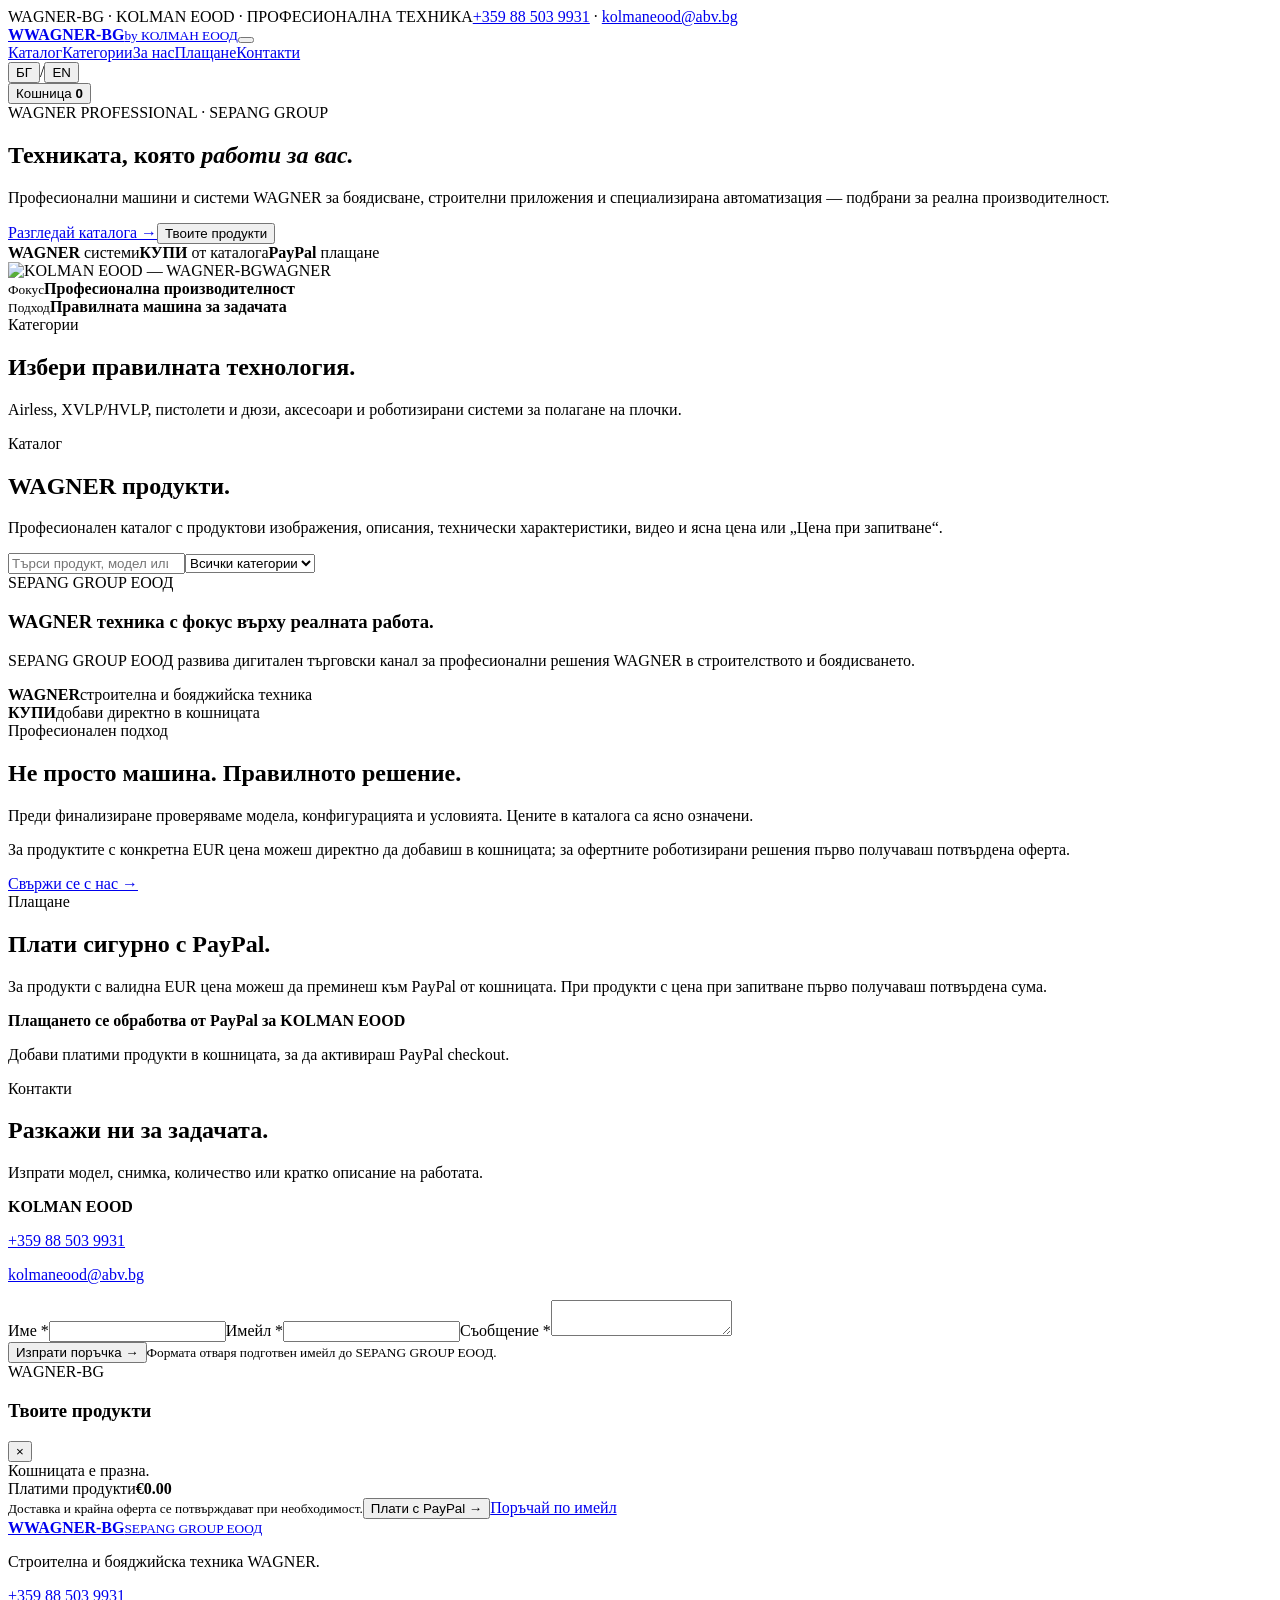
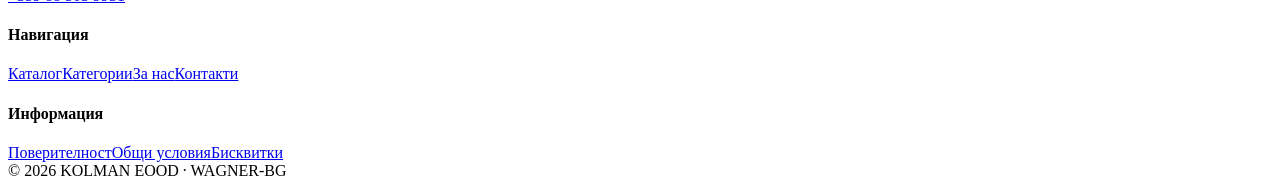
==== index.html @ 809756a8 "fix: refresh storefront runtime assets" ====
<!doctype html>
<html lang="bg">
<head>
<meta charset="utf-8">
<meta name="viewport" content="width=device-width,initial-scale=1">
<title>WAGNER-BG | Строителна и бояджийска техника — KOLMAN EOOD</title>
<meta name="description" content="WAGNER-BG от KOLMAN EOOD — професионални машини и системи за боядисване, строителни приложения и роботизирано полагане на плочки.">
<meta name="robots" content="index,follow">
<meta name="theme-color" content="#0b1015">
<link rel="canonical" href="https://sepanggroup.github.io/wagner-bg-www/">
<meta property="og:title" content="WAGNER-BG | Строителна и бояджийска техника — KOLMAN EOOD">
<meta property="og:description" content="Професионална техника WAGNER от KOLMAN EOOD — каталог, количка и онлайн плащане.">
<meta property="og:type" content="website">
<meta property="og:url" content="https://sepanggroup.github.io/wagner-bg-www/">
<link rel="preconnect" href="https://fonts.googleapis.com">
<link rel="preconnect" href="https://fonts.gstatic.com" crossorigin>
<link href="https://fonts.googleapis.com/css2?family=DM+Sans:wght@400;500;600;700&family=Manrope:wght@600;700;800&display=swap" rel="stylesheet">
<link rel="stylesheet" href="styles.css?v=20260830-1000">
<link rel="stylesheet" href="cart.css?v=20260830-1000">
<link rel="stylesheet" href="premium-visuals.css?v=20260830-2335">
<script type="application/ld+json">{"@context":"https://schema.org","@type":"Organization","name":"KOLMAN EOOD","email":"kolmaneood@abv.bg","telephone":"+359885039931","url":"https://sepanggroup.github.io/wagner-bg-www/","brand":{"@type":"Brand","name":"WAGNER"}}</script>
<script type="application/ld+json">{"@context":"https://schema.org","@type":"WebSite","name":"WAGNER-BG","url":"https://sepanggroup.github.io/wagner-bg-www/","potentialAction":{"@type":"SearchAction","target":"https://sepanggroup.github.io/wagner-bg-www/?q={search_term_string}","query-input":"required name=search_term_string"}}</script>
</head>
<body>
<div class="topbar"><div class="wrap"><span>WAGNER-BG · KOLMAN EOOD · ПРОФЕСИОНАЛНА ТЕХНИКА</span><span><a href="tel:+359885039931">+359 88 503 9931</a> · <a href="mailto:kolmaneood@abv.bg">kolmaneood@abv.bg</a></span></div></div>
<header class="site-header"><div class="wrap nav"><a class="brand" href="#top" aria-label="WAGNER-BG начало"><b class="brand-mark">W</b><span><strong>WAGNER-BG</strong><small>by КОЛМАН ЕООД</small></span></a><button class="menu" type="button" data-i18n-aria="nav.menu" aria-label="Отвори меню" aria-expanded="false" aria-controls="main-nav"><span></span><span></span><span></span></button><nav id="main-nav" aria-label="Основна навигация"><a href="#catalog" data-i18n="nav.catalog">Каталог</a><a href="#categories" data-i18n="nav.categories">Категории</a><a href="#about" data-i18n="nav.about">За нас</a><a href="#payment" data-i18n="nav.payment">Плащане</a><a href="#contact" data-i18n="nav.contact">Контакти</a></nav><div class="language-switcher" data-lang-switcher aria-label="Език"><button type="button" data-lang="bg" aria-pressed="true">БГ</button><span>/</span><button type="button" data-lang="en" aria-pressed="false">EN</button></div><button class="cart cart-button" type="button" id="open-cart" data-i18n="cart.button" aria-haspopup="dialog" aria-controls="cart-drawer">Кошница <b id="cart-count">0</b></button></div></header>
<main id="top">
<section class="hero"><div class="wrap hero-grid"><div><div class="eyebrow" data-i18n="hero.eyebrow">WAGNER PROFESSIONAL · SEPANG GROUP</div><h1><span data-i18n="hero.title">Техниката, която</span> <em data-i18n="hero.titleAccent">работи за вас.</em></h1><p class="hero-lead" data-i18n="hero.lead">Професионални машини и системи WAGNER за боядисване, строителни приложения и специализирана автоматизация — подбрани за реална производителност.</p><div class="actions"><a class="btn btn-accent" href="#catalog" data-i18n="hero.catalog">Разгледай каталога →</a><button class="btn btn-outline" id="hero-cart" type="button" data-i18n="hero.cart">Твоите продукти</button></div><div class="meta"><span><b>WAGNER</b> <span data-i18n="hero.meta1">системи</span></span><span><b>КУПИ</b> <span data-i18n="hero.meta2">от каталога</span></span><span><b>PayPal</b> <span data-i18n="hero.meta3">плащане</span></span></div></div><div class="machine-panel" aria-label="WAGNER професионална техника"><div class="machine-visual"><div class="sprayer"><i class="body"></i><i class="handle"></i><i class="grip"></i><i class="nozzle"></i></div><img class="hero-kolman-logo" src="kolman-logo.svg?v=20260830-hero3" alt="KOLMAN EOOD — WAGNER-BG"><span class="visual-stamp" aria-hidden="true">WAGNER</span></div><div class="machine-meta"><div><small data-i18n="machine.label1">Фокус</small><strong data-i18n="machine.value1">Професионална производителност</strong></div><div><small data-i18n="machine.label2">Подход</small><strong data-i18n="machine.value2">Правилната машина за задачата</strong></div></div></div></div></section>
<section id="categories" class="section"><div class="wrap"><div class="section-head"><div><div class="eyebrow dark-text" data-i18n="categories.eyebrow">Категории</div><h2><span data-i18n="categories.title">Избери правилната</span> <span data-i18n="categories.accent">технология.</span></h2></div><p data-i18n="categories.lead">Airless, XVLP/HVLP, пистолети и дюзи, аксесоари и роботизирани системи за полагане на плочки.</p></div><div id="category-grid" class="category-grid"></div></div></section>
<section id="catalog" class="section section-soft"><div class="wrap"><div class="section-head"><div><div class="eyebrow dark-text" data-i18n="catalog.eyebrow">Каталог</div><h2><span data-i18n="catalog.title">WAGNER</span> <span data-i18n="catalog.accent">продукти.</span></h2></div><p data-i18n="catalog.lead">Професионален каталог с продуктови изображения, описания, технически характеристики, видео и ясна цена или „Цена при запитване“.</p></div><div class="catalog-tools"><input id="search" type="search" data-i18n-placeholder="search.placeholder" placeholder="Търси продукт, модел или характеристика…" aria-label="Търсене"><select id="category-filter" aria-label="Филтър по категория"><option value="all">Всички категории</option></select></div><div id="product-grid" class="product-grid"></div></div></section>
<section id="about" class="section dark-section"><div class="wrap about"><div class="about-card"><div class="eyebrow" data-i18n="about.eyebrow">SEPANG GROUP ЕООД</div><h3 data-i18n="about.title">WAGNER техника с фокус върху реалната работа.</h3><p data-i18n="about.text">SEPANG GROUP ЕООД развива дигитален търговски канал за професионални решения WAGNER в строителството и боядисването.</p><div class="facts"><div class="fact"><b>WAGNER</b><span data-i18n="about.fact1">строителна и бояджийска техника</span></div><div class="fact"><b>КУПИ</b><span data-i18n="about.fact2">добави директно в кошницата</span></div></div></div><div><div class="eyebrow" data-i18n="about.approach">Професионален подход</div><h2><span data-i18n="about.heading">Не просто машина.</span> <span data-i18n="about.accent">Правилното решение.</span></h2><p data-i18n="about.p1" class="muted-light">Преди финализиране проверяваме модела, конфигурацията и условията. Цените в каталога са ясно означени.</p><p data-i18n="about.p2" class="muted-light">За продуктите с конкретна EUR цена можеш директно да добавиш в кошницата; за офертните роботизирани решения първо получаваш потвърдена оферта.</p><a class="btn btn-accent" href="#contact" data-i18n="about.contact">Свържи се с нас →</a></div></div></section>
<section id="payment" class="section payment-band"><div class="wrap payment-layout"><div class="payment-copy"><div class="eyebrow" data-i18n="payment.eyebrow">Плащане</div><h2><span data-i18n="payment.heading">Плати сигурно</span> <span data-i18n="payment.accent">с PayPal.</span></h2><p data-i18n="payment.p1">За продукти с валидна EUR цена можеш да преминеш към PayPal от кошницата. При продукти с цена при запитване първо получаваш потвърдена сума.</p><p><strong data-i18n="payment.p2">Плащането се обработва от PayPal за KOLMAN EOOD</strong></p></div><div class="payment-box"><div id="paypal-payment-summary" hidden aria-live="polite"><div class="eyebrow dark-text" id="paypal-payment-summary-title">Поръчка за плащане</div><div id="paypal-payment-items"></div><div class="selected-row"><strong id="paypal-payment-total-label">Общо</strong><strong id="paypal-payment-total">€0.00</strong></div></div><div id="paypal-button-container"></div><p id="paypal-status" class="paypal-status" data-i18n="payment.status">Добави платими продукти в кошницата, за да активираш PayPal checkout.</p><div id="paypal-static-fallback" class="paypal-static-fallback" hidden></div></div></div></section>
<section id="contact" class="section"><div class="wrap contact"><div><div class="eyebrow dark-text" data-i18n="contact.eyebrow">Контакти</div><h2><span data-i18n="contact.heading">Разкажи ни за</span> <span data-i18n="contact.accent">задачата.</span></h2><p data-i18n="contact.lead">Изпрати модел, снимка, количество или кратко описание на работата.</p><div class="contact-details"><p><strong>KOLMAN EOOD</strong></p><p><a href="tel:+359885039931">+359 88 503 9931</a></p><p><a href="mailto:kolmaneood@abv.bg">kolmaneood@abv.bg</a></p></div></div><div class="contact-panel"><form id="contact-form"><div class="form-grid"><label><span data-i18n="contact.name">Име *</span><input name="name" autocomplete="name" required></label><label><span data-i18n="contact.email">Имейл *</span><input name="email" type="email" autocomplete="email" required></label><label class="full"><span data-i18n="contact.message">Съобщение *</span><textarea name="message" id="message" required></textarea></label></div><button class="btn btn-dark full" type="submit" data-i18n="contact.submit">Изпрати поръчка →</button><small data-i18n="contact.help">Формата отваря подготвен имейл до SEPANG GROUP ЕООД.</small></form></div></div></section>
</main>
<div class="cart-overlay" id="cart-overlay" hidden></div><aside class="cart-drawer" id="cart-drawer" aria-label="Пазарска кошница" aria-hidden="true"><div class="cart-head"><div><div class="eyebrow dark-text">WAGNER-BG</div><h3 data-i18n="cart.title">Твоите продукти</h3></div><button type="button" class="cart-close" id="close-cart" data-i18n-aria="cart.close" aria-label="Затвори">×</button></div><div id="cart-items" class="cart-items"></div><div class="cart-empty" id="cart-empty" data-i18n="cart.empty">Кошницата е празна.</div><div class="cart-summary"><div><span data-i18n="cart.payable">Платими продукти</span><strong id="cart-subtotal">€0.00</strong></div><small id="cart-note" data-i18n="cart.note">Доставка и крайна оферта се потвърждават при необходимост.</small><button class="btn btn-accent full" type="button" id="checkout-cart" data-i18n="cart.pay">Плати с PayPal →</button><a class="btn btn-dark full" href="mailto:kolmaneood@abv.bg?subject=WAGNER-BG%20поръчка" data-i18n="cart.email">Поръчай по имейл</a></div></aside>
<footer class="footer"><div class="wrap footer-grid"><div><a class="brand" href="#top"><b class="brand-mark">W</b><span><strong>WAGNER-BG</strong><small>SEPANG GROUP ЕООД</small></span></a><p data-i18n="footer.description">Строителна и бояджийска техника WAGNER.</p><p><a href="tel:+359885039931">+359 88 503 9931</a></p></div><div><h4 data-i18n="footer.nav">Навигация</h4><a href="#catalog" data-i18n="nav.catalog">Каталог</a><a href="#categories" data-i18n="nav.categories">Категории</a><a href="#about" data-i18n="nav.about">За нас</a><a href="#contact" data-i18n="nav.contact">Контакти</a></div><div><h4 data-i18n="footer.info">Информация</h4><a href="privacy.html" data-i18n="footer.privacy">Поверителност</a><a href="terms.html" data-i18n="footer.terms">Общи условия</a><a href="cookies.html" data-i18n="footer.cookies">Бисквитки</a></div></div><div class="wrap footer-bottom"><span>© 2026 KOLMAN EOOD · WAGNER-BG</span></div></footer>
<script type="module" src="i18n.js?v=20260830-1930"></script>
<script type="module" src="app-v2.js?v=20260918-1120"></script>
<script type="module" src="runtime-fixes.js?v=20260918-1120"></script>
</body>
</html>
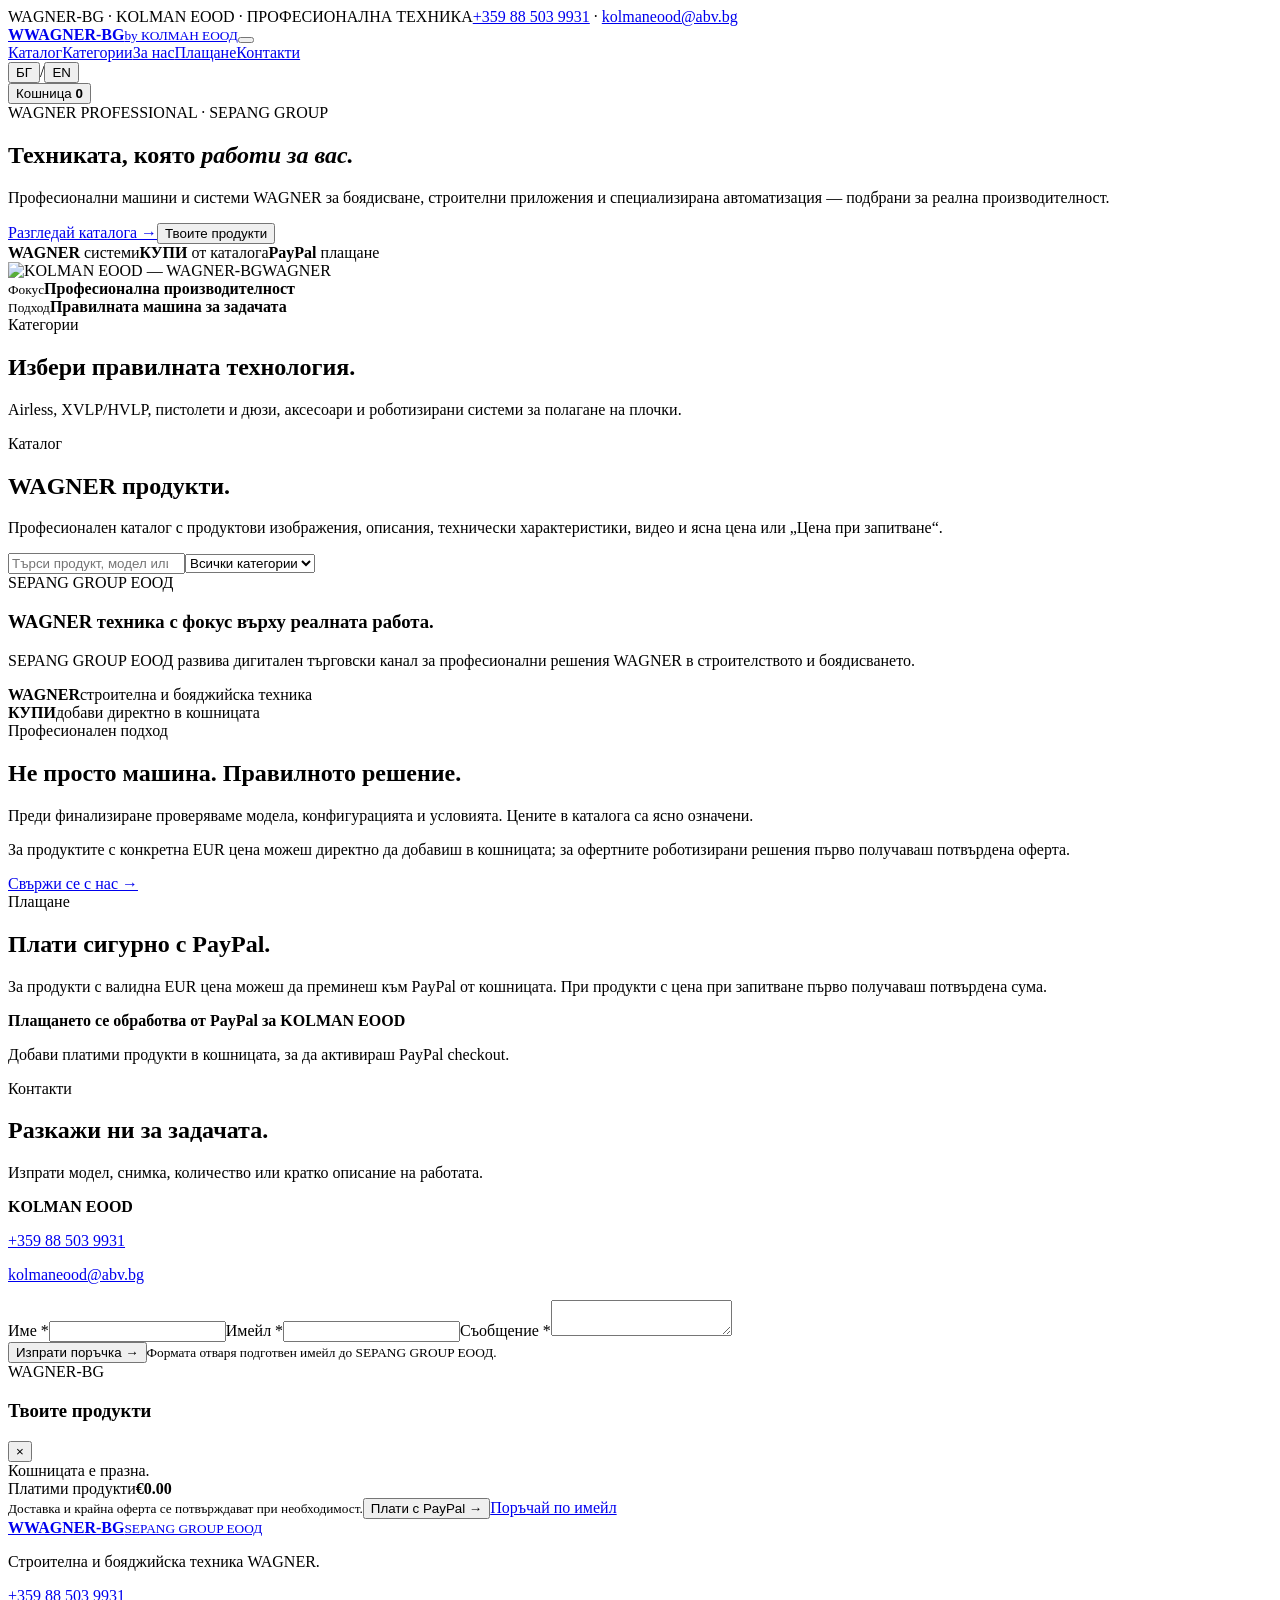
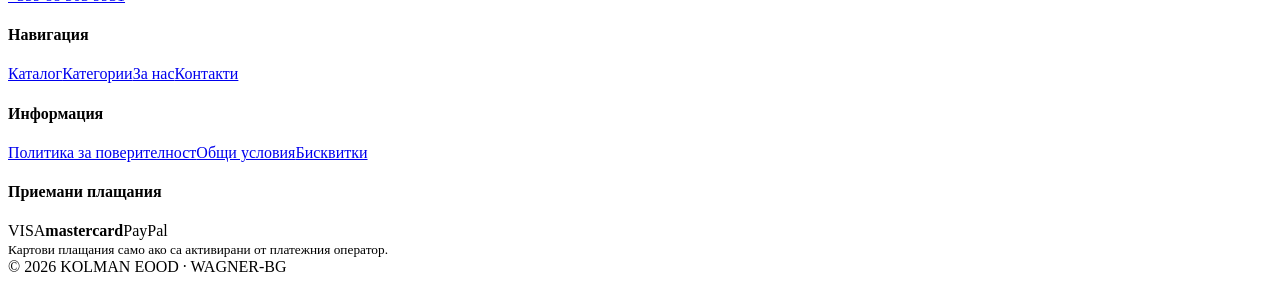
==== commit 051cccb2: "Add payment organization marks and legal links to footer" ====
--- a/index.html
+++ b/index.html
@@ -33,9 +33,9 @@
 <section id="contact" class="section"><div class="wrap contact"><div><div class="eyebrow dark-text" data-i18n="contact.eyebrow">Контакти</div><h2><span data-i18n="contact.heading">Разкажи ни за</span> <span data-i18n="contact.accent">задачата.</span></h2><p data-i18n="contact.lead">Изпрати модел, снимка, количество или кратко описание на работата.</p><div class="contact-details"><p><strong>KOLMAN EOOD</strong></p><p><a href="tel:+359885039931">+359 88 503 9931</a></p><p><a href="mailto:kolmaneood@abv.bg">kolmaneood@abv.bg</a></p></div></div><div class="contact-panel"><form id="contact-form"><div class="form-grid"><label><span data-i18n="contact.name">Име *</span><input name="name" autocomplete="name" required></label><label><span data-i18n="contact.email">Имейл *</span><input name="email" type="email" autocomplete="email" required></label><label class="full"><span data-i18n="contact.message">Съобщение *</span><textarea name="message" id="message" required></textarea></label></div><button class="btn btn-dark full" type="submit" data-i18n="contact.submit">Изпрати поръчка →</button><small data-i18n="contact.help">Формата отваря подготвен имейл до SEPANG GROUP ЕООД.</small></form></div></div></section>
 </main>
 <div class="cart-overlay" id="cart-overlay" hidden></div><aside class="cart-drawer" id="cart-drawer" aria-label="Пазарска кошница" aria-hidden="true"><div class="cart-head"><div><div class="eyebrow dark-text">WAGNER-BG</div><h3 data-i18n="cart.title">Твоите продукти</h3></div><button type="button" class="cart-close" id="close-cart" data-i18n-aria="cart.close" aria-label="Затвори">×</button></div><div id="cart-items" class="cart-items"></div><div class="cart-empty" id="cart-empty" data-i18n="cart.empty">Кошницата е празна.</div><div class="cart-summary"><div><span data-i18n="cart.payable">Платими продукти</span><strong id="cart-subtotal">€0.00</strong></div><small id="cart-note" data-i18n="cart.note">Доставка и крайна оферта се потвърждават при необходимост.</small><button class="btn btn-accent full" type="button" id="checkout-cart" data-i18n="cart.pay">Плати с PayPal →</button><a class="btn btn-dark full" href="mailto:kolmaneood@abv.bg?subject=WAGNER-BG%20поръчка" data-i18n="cart.email">Поръчай по имейл</a></div></aside>
-<footer class="footer"><div class="wrap footer-grid"><div><a class="brand" href="#top"><b class="brand-mark">W</b><span><strong>WAGNER-BG</strong><small>SEPANG GROUP ЕООД</small></span></a><p data-i18n="footer.description">Строителна и бояджийска техника WAGNER.</p><p><a href="tel:+359885039931">+359 88 503 9931</a></p></div><div><h4 data-i18n="footer.nav">Навигация</h4><a href="#catalog" data-i18n="nav.catalog">Каталог</a><a href="#categories" data-i18n="nav.categories">Категории</a><a href="#about" data-i18n="nav.about">За нас</a><a href="#contact" data-i18n="nav.contact">Контакти</a></div><div><h4 data-i18n="footer.info">Информация</h4><a href="privacy.html" data-i18n="footer.privacy">Поверителност</a><a href="terms.html" data-i18n="footer.terms">Общи условия</a><a href="cookies.html" data-i18n="footer.cookies">Бисквитки</a></div></div><div class="wrap footer-bottom"><span>© 2026 KOLMAN EOOD · WAGNER-BG</span></div></footer>
+<footer class="footer"><div class="wrap footer-grid"><div><a class="brand" href="#top"><b class="brand-mark">W</b><span><strong>WAGNER-BG</strong><small>SEPANG GROUP ЕООД</small></span></a><p data-i18n="footer.description">Строителна и бояджийска техника WAGNER.</p><p><a href="tel:+359885039931">+359 88 503 9931</a></p></div><div><h4 data-i18n="footer.nav">Навигация</h4><a href="#catalog" data-i18n="nav.catalog">Каталог</a><a href="#categories" data-i18n="nav.categories">Категории</a><a href="#about" data-i18n="nav.about">За нас</a><a href="#contact" data-i18n="nav.contact">Контакти</a></div><div><h4 data-i18n="footer.info">Информация</h4><a href="privacy.html" data-i18n="footer.privacy">Политика за поверителност</a><a href="terms.html" data-i18n="footer.terms">Общи условия</a><a href="cookies.html" data-i18n="footer.cookies">Бисквитки</a></div><div class="footer-payment"><h4>Приемани плащания</h4><div class="payment-brand-list" aria-label="Платежни методи"><span class="payment-brand payment-visa" role="img" aria-label="Visa">VISA</span><span class="payment-brand payment-mastercard" role="img" aria-label="Mastercard"><i></i><i></i><b>mastercard</b></span><span class="payment-brand payment-paypal" role="img" aria-label="PayPal">PayPal</span></div><small>Картови плащания само ако са активирани от платежния оператор.</small></div></div><div class="wrap footer-bottom"><span>© 2026 KOLMAN EOOD · WAGNER-BG</span></div></footer>
 <script type="module" src="i18n.js?v=20260830-1930"></script>
-<script type="module" src="app-v2.js?v=20260918-1120"></script>
-<script type="module" src="runtime-fixes.js?v=20260918-1120"></script>
+<script type="module" src="app-v2.js?v=20260830-2335"></script>
+<script type="module" src="runtime-fixes.js?v=20260830-1930"></script>
 </body>
 </html>
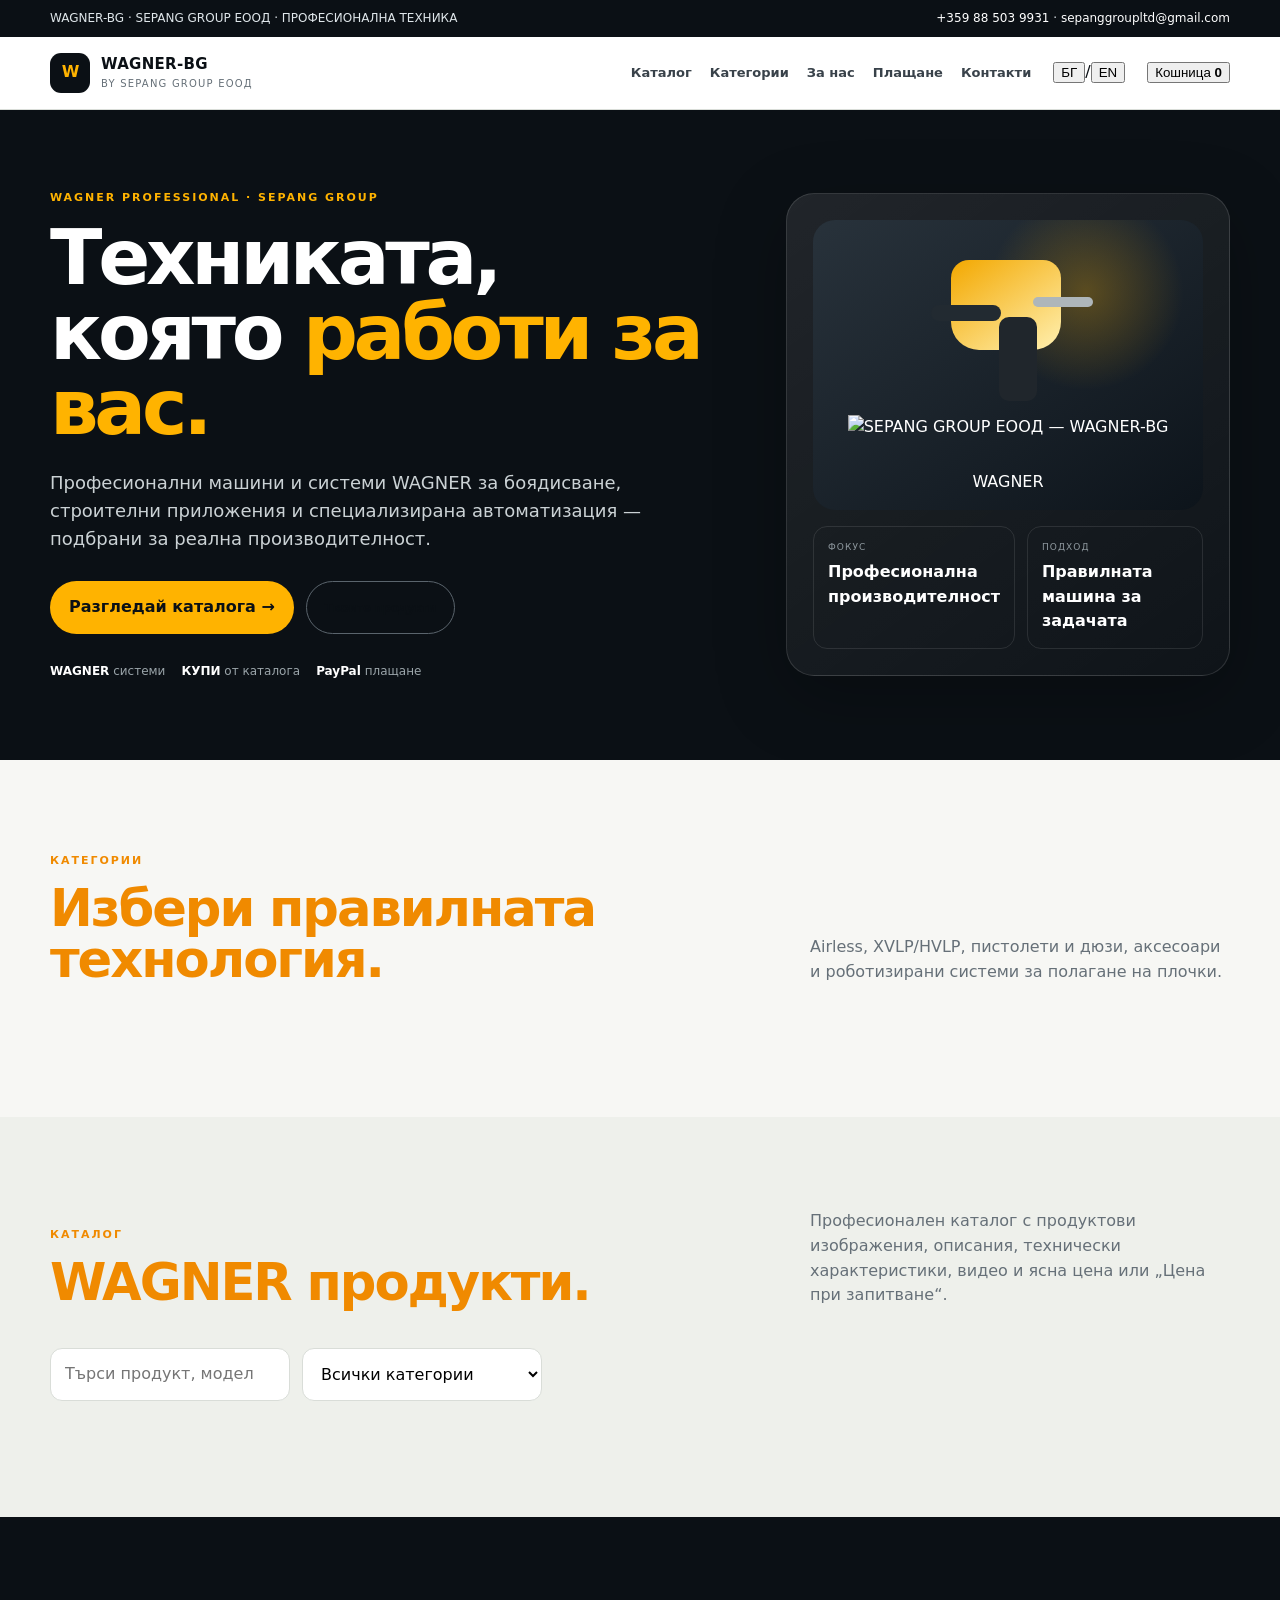
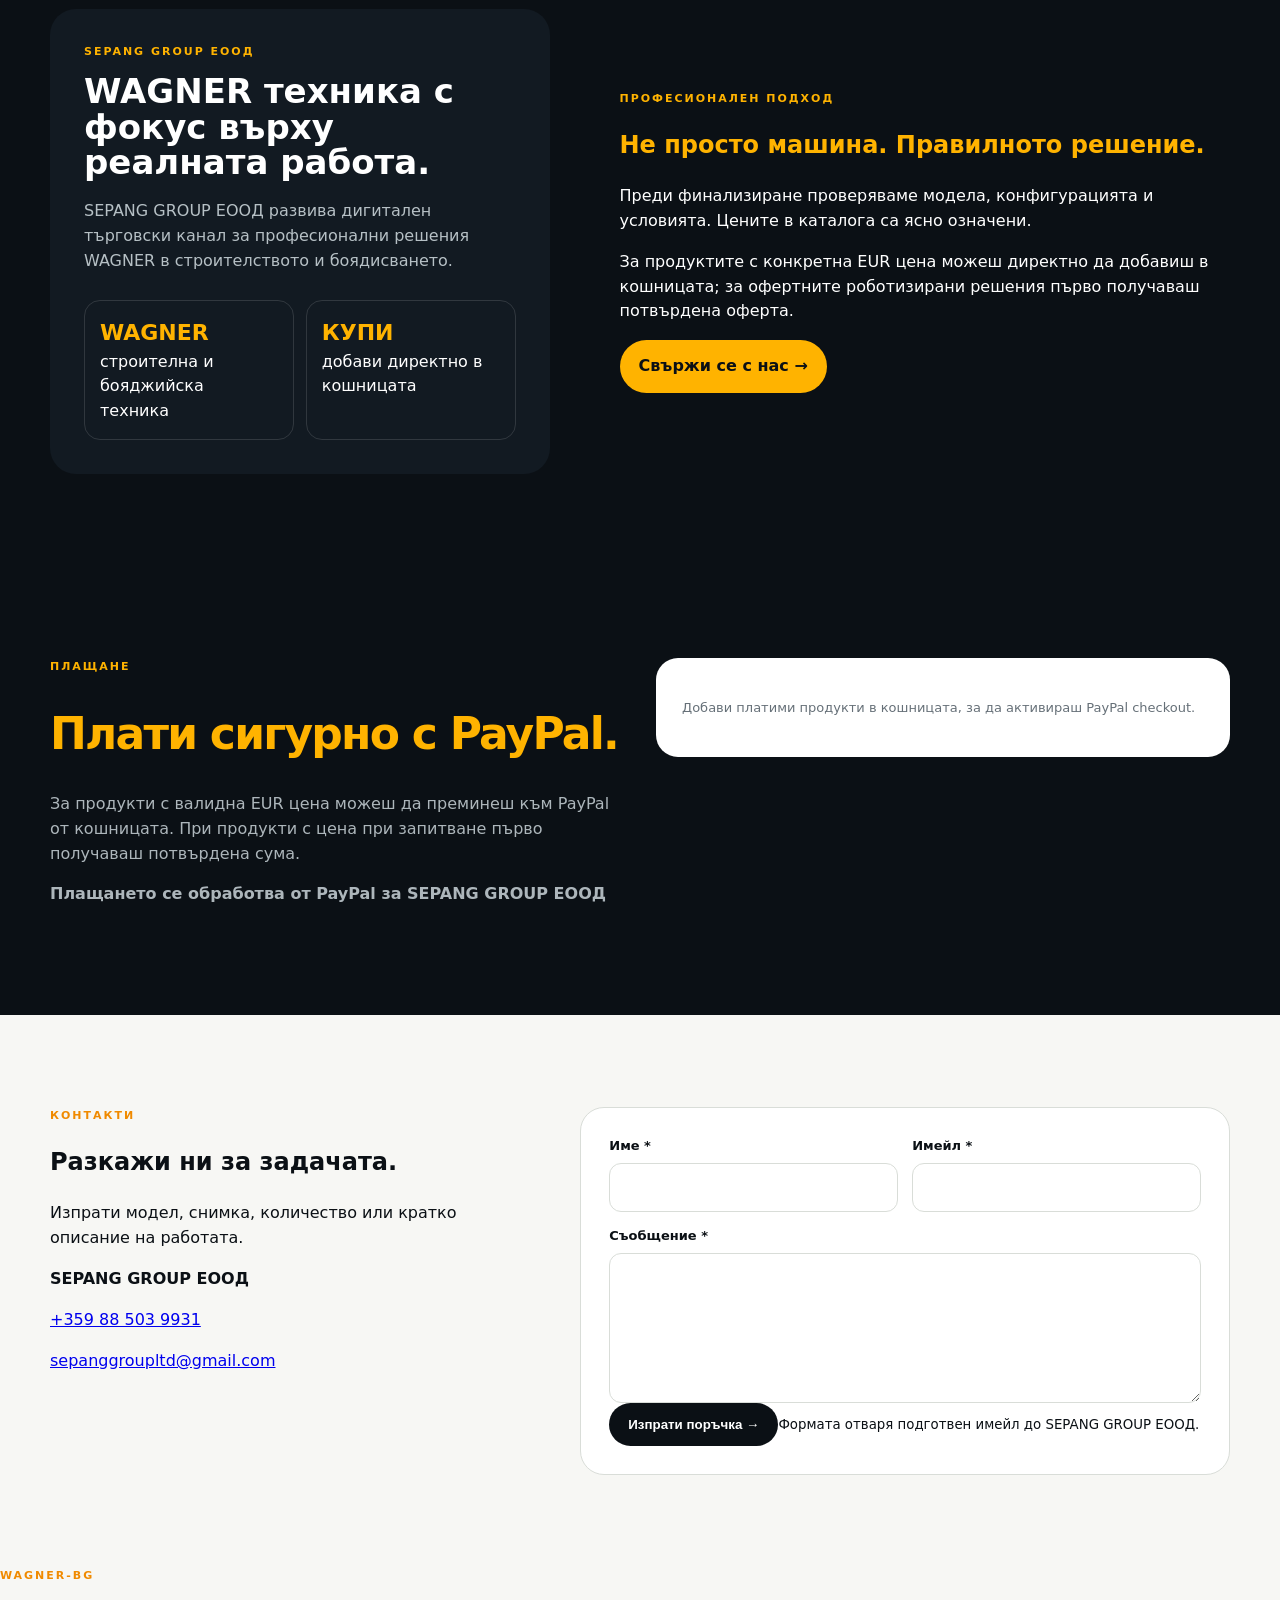
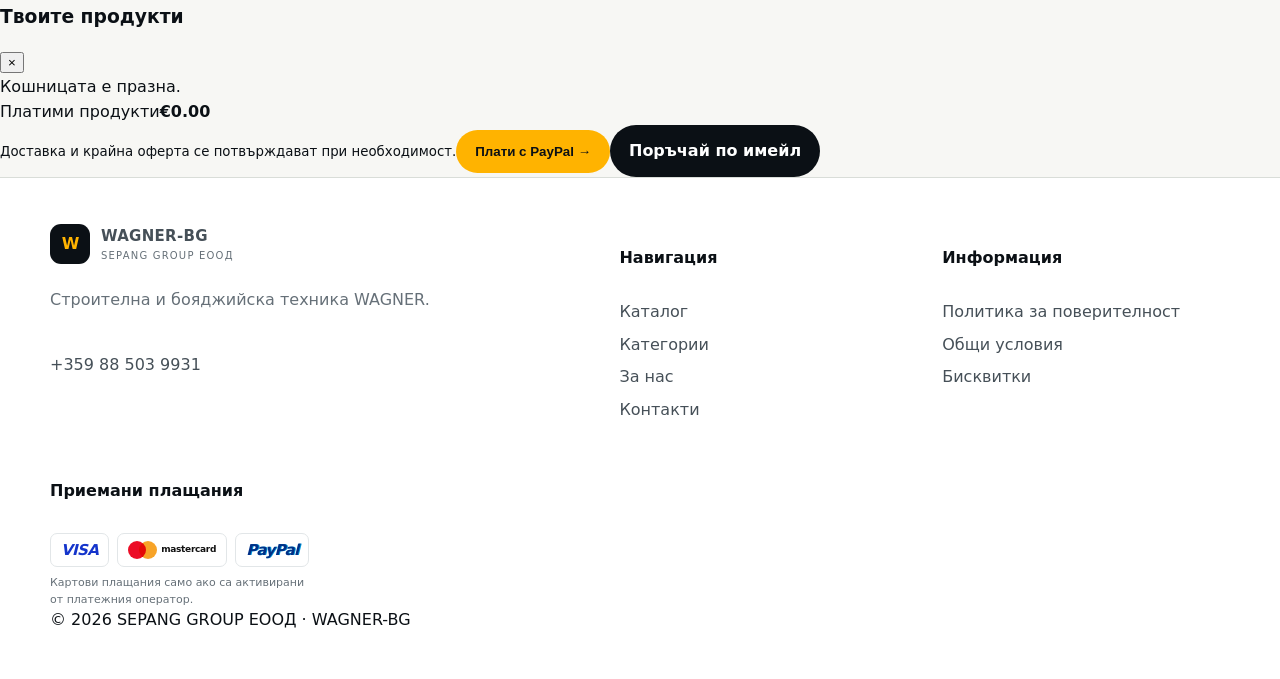
==== commit 3a623e5f: "Align storefront merchant identity with SEPANG GROUP EOOD" ====
--- a/index.html
+++ b/index.html
@@ -3,13 +3,13 @@
 <head>
 <meta charset="utf-8">
 <meta name="viewport" content="width=device-width,initial-scale=1">
-<title>WAGNER-BG | Строителна и бояджийска техника — KOLMAN EOOD</title>
-<meta name="description" content="WAGNER-BG от KOLMAN EOOD — професионални машини и системи за боядисване, строителни приложения и роботизирано полагане на плочки.">
+<title>WAGNER-BG | Строителна и бояджийска техника — SEPANG GROUP ЕООД</title>
+<meta name="description" content="WAGNER-BG от SEPANG GROUP ЕООД — професионални машини и системи за боядисване, строителни приложения и роботизирано полагане на плочки.">
 <meta name="robots" content="index,follow">
 <meta name="theme-color" content="#0b1015">
 <link rel="canonical" href="https://sepanggroup.github.io/wagner-bg-www/">
-<meta property="og:title" content="WAGNER-BG | Строителна и бояджийска техника — KOLMAN EOOD">
-<meta property="og:description" content="Професионална техника WAGNER от KOLMAN EOOD — каталог, количка и онлайн плащане.">
+<meta property="og:title" content="WAGNER-BG | Строителна и бояджийска техника — SEPANG GROUP ЕООД">
+<meta property="og:description" content="Професионална техника WAGNER от SEPANG GROUP ЕООД — каталог, количка и онлайн плащане.">
 <meta property="og:type" content="website">
 <meta property="og:url" content="https://sepanggroup.github.io/wagner-bg-www/">
 <link rel="preconnect" href="https://fonts.googleapis.com">
@@ -18,22 +18,22 @@
 <link rel="stylesheet" href="styles.css?v=20260830-1000">
 <link rel="stylesheet" href="cart.css?v=20260830-1000">
 <link rel="stylesheet" href="premium-visuals.css?v=20260830-2335">
-<script type="application/ld+json">{"@context":"https://schema.org","@type":"Organization","name":"KOLMAN EOOD","email":"kolmaneood@abv.bg","telephone":"+359885039931","url":"https://sepanggroup.github.io/wagner-bg-www/","brand":{"@type":"Brand","name":"WAGNER"}}</script>
+<script type="application/ld+json">{"@context":"https://schema.org","@type":"Organization","name":"SEPANG GROUP ЕООД","email":"sepanggroupltd@gmail.com","telephone":"+359885039931","url":"https://sepanggroup.github.io/wagner-bg-www/","brand":{"@type":"Brand","name":"WAGNER"}}</script>
 <script type="application/ld+json">{"@context":"https://schema.org","@type":"WebSite","name":"WAGNER-BG","url":"https://sepanggroup.github.io/wagner-bg-www/","potentialAction":{"@type":"SearchAction","target":"https://sepanggroup.github.io/wagner-bg-www/?q={search_term_string}","query-input":"required name=search_term_string"}}</script>
 </head>
 <body>
-<div class="topbar"><div class="wrap"><span>WAGNER-BG · KOLMAN EOOD · ПРОФЕСИОНАЛНА ТЕХНИКА</span><span><a href="tel:+359885039931">+359 88 503 9931</a> · <a href="mailto:kolmaneood@abv.bg">kolmaneood@abv.bg</a></span></div></div>
-<header class="site-header"><div class="wrap nav"><a class="brand" href="#top" aria-label="WAGNER-BG начало"><b class="brand-mark">W</b><span><strong>WAGNER-BG</strong><small>by КОЛМАН ЕООД</small></span></a><button class="menu" type="button" data-i18n-aria="nav.menu" aria-label="Отвори меню" aria-expanded="false" aria-controls="main-nav"><span></span><span></span><span></span></button><nav id="main-nav" aria-label="Основна навигация"><a href="#catalog" data-i18n="nav.catalog">Каталог</a><a href="#categories" data-i18n="nav.categories">Категории</a><a href="#about" data-i18n="nav.about">За нас</a><a href="#payment" data-i18n="nav.payment">Плащане</a><a href="#contact" data-i18n="nav.contact">Контакти</a></nav><div class="language-switcher" data-lang-switcher aria-label="Език"><button type="button" data-lang="bg" aria-pressed="true">БГ</button><span>/</span><button type="button" data-lang="en" aria-pressed="false">EN</button></div><button class="cart cart-button" type="button" id="open-cart" data-i18n="cart.button" aria-haspopup="dialog" aria-controls="cart-drawer">Кошница <b id="cart-count">0</b></button></div></header>
+<div class="topbar"><div class="wrap"><span>WAGNER-BG · SEPANG GROUP ЕООД · ПРОФЕСИОНАЛНА ТЕХНИКА</span><span><a href="tel:+359885039931">+359 88 503 9931</a> · <a href="mailto:sepanggroupltd@gmail.com">sepanggroupltd@gmail.com</a></span></div></div>
+<header class="site-header"><div class="wrap nav"><a class="brand" href="#top" aria-label="WAGNER-BG начало"><b class="brand-mark">W</b><span><strong>WAGNER-BG</strong><small>by SEPANG GROUP ЕООД</small></span></a><button class="menu" type="button" data-i18n-aria="nav.menu" aria-label="Отвори меню" aria-expanded="false" aria-controls="main-nav"><span></span><span></span><span></span></button><nav id="main-nav" aria-label="Основна навигация"><a href="#catalog" data-i18n="nav.catalog">Каталог</a><a href="#categories" data-i18n="nav.categories">Категории</a><a href="#about" data-i18n="nav.about">За нас</a><a href="#payment" data-i18n="nav.payment">Плащане</a><a href="#contact" data-i18n="nav.contact">Контакти</a></nav><div class="language-switcher" data-lang-switcher aria-label="Език"><button type="button" data-lang="bg" aria-pressed="true">БГ</button><span>/</span><button type="button" data-lang="en" aria-pressed="false">EN</button></div><button class="cart cart-button" type="button" id="open-cart" data-i18n="cart.button" aria-haspopup="dialog" aria-controls="cart-drawer">Кошница <b id="cart-count">0</b></button></div></header>
 <main id="top">
-<section class="hero"><div class="wrap hero-grid"><div><div class="eyebrow" data-i18n="hero.eyebrow">WAGNER PROFESSIONAL · SEPANG GROUP</div><h1><span data-i18n="hero.title">Техниката, която</span> <em data-i18n="hero.titleAccent">работи за вас.</em></h1><p class="hero-lead" data-i18n="hero.lead">Професионални машини и системи WAGNER за боядисване, строителни приложения и специализирана автоматизация — подбрани за реална производителност.</p><div class="actions"><a class="btn btn-accent" href="#catalog" data-i18n="hero.catalog">Разгледай каталога →</a><button class="btn btn-outline" id="hero-cart" type="button" data-i18n="hero.cart">Твоите продукти</button></div><div class="meta"><span><b>WAGNER</b> <span data-i18n="hero.meta1">системи</span></span><span><b>КУПИ</b> <span data-i18n="hero.meta2">от каталога</span></span><span><b>PayPal</b> <span data-i18n="hero.meta3">плащане</span></span></div></div><div class="machine-panel" aria-label="WAGNER професионална техника"><div class="machine-visual"><div class="sprayer"><i class="body"></i><i class="handle"></i><i class="grip"></i><i class="nozzle"></i></div><img class="hero-kolman-logo" src="kolman-logo.svg?v=20260830-hero3" alt="KOLMAN EOOD — WAGNER-BG"><span class="visual-stamp" aria-hidden="true">WAGNER</span></div><div class="machine-meta"><div><small data-i18n="machine.label1">Фокус</small><strong data-i18n="machine.value1">Професионална производителност</strong></div><div><small data-i18n="machine.label2">Подход</small><strong data-i18n="machine.value2">Правилната машина за задачата</strong></div></div></div></div></section>
+<section class="hero"><div class="wrap hero-grid"><div><div class="eyebrow" data-i18n="hero.eyebrow">WAGNER PROFESSIONAL · SEPANG GROUP</div><h1><span data-i18n="hero.title">Техниката, която</span> <em data-i18n="hero.titleAccent">работи за вас.</em></h1><p class="hero-lead" data-i18n="hero.lead">Професионални машини и системи WAGNER за боядисване, строителни приложения и специализирана автоматизация — подбрани за реална производителност.</p><div class="actions"><a class="btn btn-accent" href="#catalog" data-i18n="hero.catalog">Разгледай каталога →</a><button class="btn btn-outline" id="hero-cart" type="button" data-i18n="hero.cart">Твоите продукти</button></div><div class="meta"><span><b>WAGNER</b> <span data-i18n="hero.meta1">системи</span></span><span><b>КУПИ</b> <span data-i18n="hero.meta2">от каталога</span></span><span><b>PayPal</b> <span data-i18n="hero.meta3">плащане</span></span></div></div><div class="machine-panel" aria-label="WAGNER професионална техника"><div class="machine-visual"><div class="sprayer"><i class="body"></i><i class="handle"></i><i class="grip"></i><i class="nozzle"></i></div><img class="hero-kolman-logo" src="kolman-logo.svg?v=20260830-hero3" alt="SEPANG GROUP ЕООД — WAGNER-BG"><span class="visual-stamp" aria-hidden="true">WAGNER</span></div><div class="machine-meta"><div><small data-i18n="machine.label1">Фокус</small><strong data-i18n="machine.value1">Професионална производителност</strong></div><div><small data-i18n="machine.label2">Подход</small><strong data-i18n="machine.value2">Правилната машина за задачата</strong></div></div></div></div></section>
 <section id="categories" class="section"><div class="wrap"><div class="section-head"><div><div class="eyebrow dark-text" data-i18n="categories.eyebrow">Категории</div><h2><span data-i18n="categories.title">Избери правилната</span> <span data-i18n="categories.accent">технология.</span></h2></div><p data-i18n="categories.lead">Airless, XVLP/HVLP, пистолети и дюзи, аксесоари и роботизирани системи за полагане на плочки.</p></div><div id="category-grid" class="category-grid"></div></div></section>
 <section id="catalog" class="section section-soft"><div class="wrap"><div class="section-head"><div><div class="eyebrow dark-text" data-i18n="catalog.eyebrow">Каталог</div><h2><span data-i18n="catalog.title">WAGNER</span> <span data-i18n="catalog.accent">продукти.</span></h2></div><p data-i18n="catalog.lead">Професионален каталог с продуктови изображения, описания, технически характеристики, видео и ясна цена или „Цена при запитване“.</p></div><div class="catalog-tools"><input id="search" type="search" data-i18n-placeholder="search.placeholder" placeholder="Търси продукт, модел или характеристика…" aria-label="Търсене"><select id="category-filter" aria-label="Филтър по категория"><option value="all">Всички категории</option></select></div><div id="product-grid" class="product-grid"></div></div></section>
 <section id="about" class="section dark-section"><div class="wrap about"><div class="about-card"><div class="eyebrow" data-i18n="about.eyebrow">SEPANG GROUP ЕООД</div><h3 data-i18n="about.title">WAGNER техника с фокус върху реалната работа.</h3><p data-i18n="about.text">SEPANG GROUP ЕООД развива дигитален търговски канал за професионални решения WAGNER в строителството и боядисването.</p><div class="facts"><div class="fact"><b>WAGNER</b><span data-i18n="about.fact1">строителна и бояджийска техника</span></div><div class="fact"><b>КУПИ</b><span data-i18n="about.fact2">добави директно в кошницата</span></div></div></div><div><div class="eyebrow" data-i18n="about.approach">Професионален подход</div><h2><span data-i18n="about.heading">Не просто машина.</span> <span data-i18n="about.accent">Правилното решение.</span></h2><p data-i18n="about.p1" class="muted-light">Преди финализиране проверяваме модела, конфигурацията и условията. Цените в каталога са ясно означени.</p><p data-i18n="about.p2" class="muted-light">За продуктите с конкретна EUR цена можеш директно да добавиш в кошницата; за офертните роботизирани решения първо получаваш потвърдена оферта.</p><a class="btn btn-accent" href="#contact" data-i18n="about.contact">Свържи се с нас →</a></div></div></section>
-<section id="payment" class="section payment-band"><div class="wrap payment-layout"><div class="payment-copy"><div class="eyebrow" data-i18n="payment.eyebrow">Плащане</div><h2><span data-i18n="payment.heading">Плати сигурно</span> <span data-i18n="payment.accent">с PayPal.</span></h2><p data-i18n="payment.p1">За продукти с валидна EUR цена можеш да преминеш към PayPal от кошницата. При продукти с цена при запитване първо получаваш потвърдена сума.</p><p><strong data-i18n="payment.p2">Плащането се обработва от PayPal за KOLMAN EOOD</strong></p></div><div class="payment-box"><div id="paypal-payment-summary" hidden aria-live="polite"><div class="eyebrow dark-text" id="paypal-payment-summary-title">Поръчка за плащане</div><div id="paypal-payment-items"></div><div class="selected-row"><strong id="paypal-payment-total-label">Общо</strong><strong id="paypal-payment-total">€0.00</strong></div></div><div id="paypal-button-container"></div><p id="paypal-status" class="paypal-status" data-i18n="payment.status">Добави платими продукти в кошницата, за да активираш PayPal checkout.</p><div id="paypal-static-fallback" class="paypal-static-fallback" hidden></div></div></div></section>
-<section id="contact" class="section"><div class="wrap contact"><div><div class="eyebrow dark-text" data-i18n="contact.eyebrow">Контакти</div><h2><span data-i18n="contact.heading">Разкажи ни за</span> <span data-i18n="contact.accent">задачата.</span></h2><p data-i18n="contact.lead">Изпрати модел, снимка, количество или кратко описание на работата.</p><div class="contact-details"><p><strong>KOLMAN EOOD</strong></p><p><a href="tel:+359885039931">+359 88 503 9931</a></p><p><a href="mailto:kolmaneood@abv.bg">kolmaneood@abv.bg</a></p></div></div><div class="contact-panel"><form id="contact-form"><div class="form-grid"><label><span data-i18n="contact.name">Име *</span><input name="name" autocomplete="name" required></label><label><span data-i18n="contact.email">Имейл *</span><input name="email" type="email" autocomplete="email" required></label><label class="full"><span data-i18n="contact.message">Съобщение *</span><textarea name="message" id="message" required></textarea></label></div><button class="btn btn-dark full" type="submit" data-i18n="contact.submit">Изпрати поръчка →</button><small data-i18n="contact.help">Формата отваря подготвен имейл до SEPANG GROUP ЕООД.</small></form></div></div></section>
+<section id="payment" class="section payment-band"><div class="wrap payment-layout"><div class="payment-copy"><div class="eyebrow" data-i18n="payment.eyebrow">Плащане</div><h2><span data-i18n="payment.heading">Плати сигурно</span> <span data-i18n="payment.accent">с PayPal.</span></h2><p data-i18n="payment.p1">За продукти с валидна EUR цена можеш да преминеш към PayPal от кошницата. При продукти с цена при запитване първо получаваш потвърдена сума.</p><p><strong data-i18n="payment.p2">Плащането се обработва от PayPal за SEPANG GROUP ЕООД</strong></p></div><div class="payment-box"><div id="paypal-payment-summary" hidden aria-live="polite"><div class="eyebrow dark-text" id="paypal-payment-summary-title">Поръчка за плащане</div><div id="paypal-payment-items"></div><div class="selected-row"><strong id="paypal-payment-total-label">Общо</strong><strong id="paypal-payment-total">€0.00</strong></div></div><div id="paypal-button-container"></div><p id="paypal-status" class="paypal-status" data-i18n="payment.status">Добави платими продукти в кошницата, за да активираш PayPal checkout.</p><div id="paypal-static-fallback" class="paypal-static-fallback" hidden></div></div></div></section>
+<section id="contact" class="section"><div class="wrap contact"><div><div class="eyebrow dark-text" data-i18n="contact.eyebrow">Контакти</div><h2><span data-i18n="contact.heading">Разкажи ни за</span> <span data-i18n="contact.accent">задачата.</span></h2><p data-i18n="contact.lead">Изпрати модел, снимка, количество или кратко описание на работата.</p><div class="contact-details"><p><strong>SEPANG GROUP ЕООД</strong></p><p><a href="tel:+359885039931">+359 88 503 9931</a></p><p><a href="mailto:sepanggroupltd@gmail.com">sepanggroupltd@gmail.com</a></p></div></div><div class="contact-panel"><form id="contact-form"><div class="form-grid"><label><span data-i18n="contact.name">Име *</span><input name="name" autocomplete="name" required></label><label><span data-i18n="contact.email">Имейл *</span><input name="email" type="email" autocomplete="email" required></label><label class="full"><span data-i18n="contact.message">Съобщение *</span><textarea name="message" id="message" required></textarea></label></div><button class="btn btn-dark full" type="submit" data-i18n="contact.submit">Изпрати поръчка →</button><small data-i18n="contact.help">Формата отваря подготвен имейл до SEPANG GROUP ЕООД.</small></form></div></div></section>
 </main>
-<div class="cart-overlay" id="cart-overlay" hidden></div><aside class="cart-drawer" id="cart-drawer" aria-label="Пазарска кошница" aria-hidden="true"><div class="cart-head"><div><div class="eyebrow dark-text">WAGNER-BG</div><h3 data-i18n="cart.title">Твоите продукти</h3></div><button type="button" class="cart-close" id="close-cart" data-i18n-aria="cart.close" aria-label="Затвори">×</button></div><div id="cart-items" class="cart-items"></div><div class="cart-empty" id="cart-empty" data-i18n="cart.empty">Кошницата е празна.</div><div class="cart-summary"><div><span data-i18n="cart.payable">Платими продукти</span><strong id="cart-subtotal">€0.00</strong></div><small id="cart-note" data-i18n="cart.note">Доставка и крайна оферта се потвърждават при необходимост.</small><button class="btn btn-accent full" type="button" id="checkout-cart" data-i18n="cart.pay">Плати с PayPal →</button><a class="btn btn-dark full" href="mailto:kolmaneood@abv.bg?subject=WAGNER-BG%20поръчка" data-i18n="cart.email">Поръчай по имейл</a></div></aside>
-<footer class="footer"><div class="wrap footer-grid"><div><a class="brand" href="#top"><b class="brand-mark">W</b><span><strong>WAGNER-BG</strong><small>SEPANG GROUP ЕООД</small></span></a><p data-i18n="footer.description">Строителна и бояджийска техника WAGNER.</p><p><a href="tel:+359885039931">+359 88 503 9931</a></p></div><div><h4 data-i18n="footer.nav">Навигация</h4><a href="#catalog" data-i18n="nav.catalog">Каталог</a><a href="#categories" data-i18n="nav.categories">Категории</a><a href="#about" data-i18n="nav.about">За нас</a><a href="#contact" data-i18n="nav.contact">Контакти</a></div><div><h4 data-i18n="footer.info">Информация</h4><a href="privacy.html" data-i18n="footer.privacy">Политика за поверителност</a><a href="terms.html" data-i18n="footer.terms">Общи условия</a><a href="cookies.html" data-i18n="footer.cookies">Бисквитки</a></div><div class="footer-payment"><h4>Приемани плащания</h4><div class="payment-brand-list" aria-label="Платежни методи"><span class="payment-brand payment-visa" role="img" aria-label="Visa">VISA</span><span class="payment-brand payment-mastercard" role="img" aria-label="Mastercard"><i></i><i></i><b>mastercard</b></span><span class="payment-brand payment-paypal" role="img" aria-label="PayPal">PayPal</span></div><small>Картови плащания само ако са активирани от платежния оператор.</small></div></div><div class="wrap footer-bottom"><span>© 2026 KOLMAN EOOD · WAGNER-BG</span></div></footer>
+<div class="cart-overlay" id="cart-overlay" hidden></div><aside class="cart-drawer" id="cart-drawer" aria-label="Пазарска кошница" aria-hidden="true"><div class="cart-head"><div><div class="eyebrow dark-text">WAGNER-BG</div><h3 data-i18n="cart.title">Твоите продукти</h3></div><button type="button" class="cart-close" id="close-cart" data-i18n-aria="cart.close" aria-label="Затвори">×</button></div><div id="cart-items" class="cart-items"></div><div class="cart-empty" id="cart-empty" data-i18n="cart.empty">Кошницата е празна.</div><div class="cart-summary"><div><span data-i18n="cart.payable">Платими продукти</span><strong id="cart-subtotal">€0.00</strong></div><small id="cart-note" data-i18n="cart.note">Доставка и крайна оферта се потвърждават при необходимост.</small><button class="btn btn-accent full" type="button" id="checkout-cart" data-i18n="cart.pay">Плати с PayPal →</button><a class="btn btn-dark full" href="mailto:sepanggroupltd@gmail.com?subject=WAGNER-BG%20поръчка" data-i18n="cart.email">Поръчай по имейл</a></div></aside>
+<footer class="footer"><div class="wrap footer-grid"><div><a class="brand" href="#top"><b class="brand-mark">W</b><span><strong>WAGNER-BG</strong><small>SEPANG GROUP ЕООД</small></span></a><p data-i18n="footer.description">Строителна и бояджийска техника WAGNER.</p><p><a href="tel:+359885039931">+359 88 503 9931</a></p></div><div><h4 data-i18n="footer.nav">Навигация</h4><a href="#catalog" data-i18n="nav.catalog">Каталог</a><a href="#categories" data-i18n="nav.categories">Категории</a><a href="#about" data-i18n="nav.about">За нас</a><a href="#contact" data-i18n="nav.contact">Контакти</a></div><div><h4 data-i18n="footer.info">Информация</h4><a href="privacy.html" data-i18n="footer.privacy">Политика за поверителност</a><a href="terms.html" data-i18n="footer.terms">Общи условия</a><a href="cookies.html" data-i18n="footer.cookies">Бисквитки</a></div><div class="footer-payment"><h4>Приемани плащания</h4><div class="payment-brand-list" aria-label="Платежни методи"><span class="payment-brand payment-visa" role="img" aria-label="Visa">VISA</span><span class="payment-brand payment-mastercard" role="img" aria-label="Mastercard"><i></i><i></i><b>mastercard</b></span><span class="payment-brand payment-paypal" role="img" aria-label="PayPal">PayPal</span></div><small>Картови плащания само ако са активирани от платежния оператор.</small></div></div><div class="wrap footer-bottom"><span>© 2026 SEPANG GROUP ЕООД · WAGNER-BG</span></div></footer>
 <script type="module" src="i18n.js?v=20260830-1930"></script>
 <script type="module" src="app-v2.js?v=20260830-2335"></script>
 <script type="module" src="runtime-fixes.js?v=20260830-1930"></script>
--- a/styles.css
+++ b/styles.css
@@ -0,0 +1,4 @@
+:root{--ink:#0b1015;--ink-2:#151c23;--paper:#f7f7f4;--paper-2:#eef0eb;--muted:#667078;--line:#d9ddd8;--accent:#ffb300;--accent-2:#f08a00;--white:#fff;--max:1180px;--shadow:0 18px 50px rgba(11,16,21,.08);--radius:20px;font-family:Inter,ui-sans-serif,system-ui,-apple-system,BlinkMacSystemFont,"Segoe UI",sans-serif;color:var(--ink);background:var(--paper)}*{box-sizing:border-box}html{scroll-behavior:smooth}body{margin:0;background:var(--paper);color:var(--ink);line-height:1.55}.wrap{width:min(var(--max),calc(100% - 32px));margin:auto}.topbar{background:var(--ink);color:#dfe6ea;font-size:12px}.topbar .wrap{display:flex;justify-content:space-between;gap:16px;padding:9px 0}.topbar a{color:#fff;text-decoration:none}.site-header{position:sticky;top:0;z-index:50;background:rgba(255,255,255,.93);backdrop-filter:blur(14px);border-bottom:1px solid var(--line)}.nav{min-height:72px;display:flex;align-items:center;gap:22px}.brand{display:flex;align-items:center;gap:11px;color:var(--ink);text-decoration:none;margin-right:auto}.brand-mark{width:40px;height:40px;display:grid;place-items:center;border-radius:11px;background:var(--ink);color:var(--accent);font-weight:900;letter-spacing:-.06em}.brand strong{display:block;font-size:15px;letter-spacing:.02em}.brand small{display:block;color:var(--muted);font-size:10px;text-transform:uppercase;letter-spacing:.12em}.nav nav{display:flex;gap:18px}.nav nav a,.lang{color:#39424a;text-decoration:none;font-size:13px;font-weight:700}.nav nav a:hover,.lang:hover{color:var(--accent-2)}.lang{padding:9px 11px;border:1px solid var(--line);border-radius:999px}.menu{display:none;background:none;border:0}.btn{display:inline-flex;align-items:center;justify-content:center;gap:10px;border-radius:999px;padding:13px 18px;text-decoration:none;font-weight:800;border:1px solid transparent;cursor:pointer}.btn-dark{background:var(--ink);color:#fff}.btn-accent{background:var(--accent);color:var(--ink)}.btn-outline{border-color:#5a646c;color:var(--ink);background:transparent}.hero{position:relative;overflow:hidden;background:var(--ink);color:#fff}.hero-grid{display:grid;grid-template-columns:1.2fr .8fr;gap:70px;min-height:650px;align-items:center;padding:72px 0}.eyebrow{font-size:11px;text-transform:uppercase;letter-spacing:.18em;font-weight:900;color:var(--accent);margin-bottom:14px}.eyebrow.dark-text{color:var(--accent-2)}.hero h1{font-size:clamp(44px,6vw,78px);line-height:.98;letter-spacing:-.055em;margin:0 0 24px;max-width:780px}.hero h1 em{color:var(--accent);font-style:normal}.hero-lead{font-size:18px;color:#cbd2d5;max-width:650px}.actions{display:flex;flex-wrap:wrap;gap:12px;margin:28px 0}.meta{display:flex;flex-wrap:wrap;gap:16px;color:#9ba5aa;font-size:12px}.meta b{color:#fff}.machine-panel{border:1px solid rgba(255,255,255,.13);background:linear-gradient(145deg,rgba(255,255,255,.09),rgba(255,255,255,.02));border-radius:28px;padding:26px;box-shadow:0 20px 70px rgba(0,0,0,.25)}.machine-visual{height:290px;border-radius:22px;background:radial-gradient(circle at 70% 25%,rgba(255,179,0,.28),transparent 28%),linear-gradient(145deg,#28323b,#0d141b);display:grid;place-items:center;overflow:hidden}.machine-visual .sprayer{width:170px;height:150px;position:relative}.sprayer .body{position:absolute;width:110px;height:90px;left:28px;top:25px;border-radius:18px 18px 28px 28px;background:linear-gradient(145deg,#f3a800,#fff0b0)}.sprayer .grip{position:absolute;width:38px;height:84px;left:76px;top:82px;background:#20262c;border-radius:10px}.sprayer .handle{position:absolute;width:70px;height:16px;left:8px;top:70px;background:#222a31;border-radius:999px}.sprayer .nozzle{position:absolute;width:60px;height:10px;right:0;top:62px;background:#aeb6ba;border-radius:999px}.machine-meta{display:grid;grid-template-columns:1fr 1fr;gap:12px;margin-top:16px}.machine-meta div{padding:14px;border:1px solid rgba(255,255,255,.1);border-radius:14px}.machine-meta small{display:block;color:#8f999f;font-size:9px;text-transform:uppercase;letter-spacing:.12em}.machine-meta strong{display:block;margin-top:5px}.section{padding:92px 0}.section-soft{background:var(--paper-2)}.dark-section{background:var(--ink);color:#fff}.dark-section h2 span{color:var(--accent)}.section-head{display:flex;justify-content:space-between;gap:40px;align-items:end;margin-bottom:40px}.section-head h2{margin:0;font-size:clamp(34px,4vw,56px);line-height:1;letter-spacing:-.04em}.section-head p{max-width:420px;color:var(--muted);margin:0}.section-head span{color:var(--accent-2)}.category-grid{display:grid;grid-template-columns:repeat(3,1fr);gap:16px}.category-card{padding:24px;border:1px solid var(--line);border-radius:18px;background:#fff;transition:.2s ease}.category-card:hover{transform:translateY(-3px);box-shadow:var(--shadow)}.category-card small{font-weight:900;color:var(--accent-2);letter-spacing:.12em}.category-card h3{margin:13px 0 8px;font-size:22px}.category-card p{color:var(--muted);margin:0}.catalog-tools{display:flex;gap:12px;flex-wrap:wrap;margin-bottom:24px}.catalog-tools input,.catalog-tools select{padding:13px 14px;border:1px solid var(--line);background:#fff;border-radius:12px;font:inherit;min-width:240px}.product-grid{display:grid;grid-template-columns:repeat(3,1fr);gap:20px}.product-card{background:#fff;border:1px solid var(--line);border-radius:20px;overflow:hidden;display:flex;flex-direction:column;transition:transform .2s ease,box-shadow .2s ease}.product-card:hover{transform:translateY(-4px);box-shadow:0 22px 56px rgba(11,16,21,.11)}.product-art{min-height:260px;height:260px;background:#fff;display:grid;place-items:center;border-bottom:1px solid var(--line);padding:16px;overflow:hidden}.product-art img{width:100%;height:100%;object-fit:contain;display:block;filter:none}.product-art.image-error{background:linear-gradient(145deg,#eef0eb,#fff);place-items:center}.product-art.image-error::after{content:"Продуктова снимка не е налична";font-size:12px;font-weight:800;color:var(--muted);text-align:center}.product-art .shape{width:160px;height:110px;border-radius:26px;background:linear-gradient(145deg,#222a30,#525b61);position:relative;box-shadow:12px 18px 30px rgba(0,0,0,.12);display:grid;place-items:center;overflow:hidden}.shape:before{content:"";position:absolute;width:82px;height:58px;left:39px;top:15px;border-radius:16px;background:linear-gradient(145deg,var(--accent),#ffd977)}.shape:after{content:"W";position:absolute;left:68px;top:29px;color:#161c21;font-weight:1000;font-size:26px}.shape span{position:relative;z-index:2;margin-top:72px;color:#f4f6f5;font-size:9px;font-weight:900;letter-spacing:.08em;text-transform:uppercase}.product-body{padding:22px;display:flex;flex-direction:column;gap:11px;flex:1}.product-body small{color:var(--muted);font-weight:900;letter-spacing:.1em}.product-body h3{font-size:21px;line-height:1.1;margin:0}.product-body p{color:var(--muted);margin:0}.model{font-size:11px;font-weight:800;color:#566068}.specs{display:grid;grid-template-columns:1fr 1fr;gap:6px}.specs span{font-size:11px;font-weight:750;padding:8px 9px;border:1px solid var(--line);border-radius:10px;background:#fafbf9}.product-details{border-top:1px solid var(--line);padding-top:10px}.product-details summary{cursor:pointer;font-size:12px;font-weight:900;color:var(--accent-2);list-style:none}.product-details summary::-webkit-details-marker{display:none}.product-details summary::after{content:"＋";float:right;font-size:16px;line-height:12px}.product-details[open] summary::after{content:"−"}.product-description{margin-top:9px;color:#4e5961;font-size:13px;line-height:1.6}.product-footer{display:flex;justify-content:space-between;align-items:flex-end;gap:12px;margin-top:auto;padding-top:12px}.price-block{display:grid;gap:2px;min-width:0}.price-label{font-size:10px;text-transform:uppercase;letter-spacing:.12em;color:var(--muted);font-weight:900}.price-inquiry{font-weight:900;font-size:18px}.price-note,.price-source{display:block;font-size:10px;color:var(--muted);line-height:1.3}.price-source{font-weight:800}.product-link{display:inline-block;font-size:11px;font-weight:900;color:var(--accent-2);text-decoration:none;margin-top:2px}.product-link:hover{text-decoration:underline}.selected-row{display:grid;grid-template-columns:1fr auto auto;align-items:center;gap:16px;padding:12px 0;border-bottom:1px solid var(--line)}.remove-product{background:none;border:0;color:#667078;font-weight:800;cursor:pointer}.about{display:grid;grid-template-columns:.9fr 1.1fr;gap:70px;align-items:center}.about-card{background:#121a22;color:#fff;border-radius:26px;padding:34px}.about-card h3{font-size:34px;line-height:1.05;margin:0 0 18px}.about-card p{color:#b6c0c5}.facts{display:grid;grid-template-columns:repeat(2,1fr);gap:12px;margin-top:26px}.fact{padding:15px;border:1px solid rgba(255,255,255,.13);border-radius:16px}.fact b{display:block;font-size:22px;color:var(--accent)}.contact{display:grid;grid-template-columns:.85fr 1.15fr;gap:50px}.contact-panel{background:#fff;border:1px solid var(--line);border-radius:24px;padding:28px}.contact-panel h3{margin-top:0;font-size:28px}.form-grid{display:grid;grid-template-columns:1fr 1fr;gap:14px}.form-grid label{display:grid;gap:7px;font-weight:800;font-size:13px}.form-grid .full{grid-column:1/-1}.form-grid input,.form-grid textarea{width:100%;border:1px solid var(--line);border-radius:12px;padding:13px;font:inherit;background:#fff}.form-grid textarea{min-height:150px;resize:vertical}.payment-band{background:var(--ink);color:#fff}.payment-layout{display:grid;grid-template-columns:1fr 1fr;gap:32px;align-items:start}.payment-copy h2{font-size:44px;line-height:1;letter-spacing:-.04em}.payment-copy h2 span{color:var(--accent)}.payment-copy p{color:#adb6bb}.payment-box{background:#fff;color:var(--ink);border-radius:22px;padding:26px}.payment-box label{font-weight:800;font-size:13px;display:grid;gap:8px}.payment-box input{padding:14px;border:1px solid var(--line);border-radius:12px;font-size:20px}.paypal-status{margin-top:14px;color:var(--muted);font-size:13px}.legal{max-width:820px}.legal h1{font-size:52px;line-height:1}.legal h2{margin-top:34px}.legal p{color:#535d64}.footer{background:#fff;border-top:1px solid var(--line);padding:46px 0}.footer-grid{display:grid;grid-template-columns:1.3fr .7fr .7fr;gap:35px}.footer-grid>div{display:flex;flex-direction:column;gap:8px}.footer a{color:#465058;text-decoration:none}.footer small,.footer p{color:var(--muted)}.nav nav.open{display:flex}@media(max-width:900px){.nav nav{display:none}.menu{display:grid;gap:4px;padding:10px;border-radius:10px}.menu span{width:22px;height:2px;background:var(--ink);display:block}.nav nav.open{position:absolute;top:72px;left:0;right:0;padding:18px 16px;background:#fff;border-bottom:1px solid var(--line);box-shadow:0 18px 40px rgba(11,16,21,.08);display:flex;flex-direction:column;gap:14px}.hero-grid,.about,.contact,.payment-layout{grid-template-columns:1fr}.hero-grid{gap:34px}.category-grid,.product-grid{grid-template-columns:1fr 1fr}.section-head{display:block}.section-head p{margin-top:18px}.footer-grid{grid-template-columns:1fr 1fr}}@media(max-width:620px){.topbar .wrap{flex-direction:column}.nav{min-height:64px}.nav nav.open{top:64px}.hero-grid{min-height:auto;padding:58px 0}.hero h1{font-size:48px}.hero-lead{font-size:16px}.category-grid,.product-grid,.facts,.form-grid,.footer-grid{grid-template-columns:1fr}.specs{grid-template-columns:1fr}.selected-row{grid-template-columns:1fr}.section{padding:66px 0}.catalog-tools input,.catalog-tools select{width:100%;min-width:0}.product-footer{align-items:flex-start;flex-direction:column}.product-art{height:230px;min-height:230px}.payment-copy h2{font-size:36px}}@media(prefers-reduced-motion:reduce){html{scroll-behavior:auto}}
+
+
+.footer-payment{display:flex;flex-direction:column;gap:10px}.payment-brand-list{display:flex;align-items:center;flex-wrap:wrap;gap:8px}.payment-brand{height:34px;min-width:58px;padding:0 10px;border:1px solid #e2e6e8;border-radius:7px;background:#fff;display:inline-flex;align-items:center;justify-content:center;font-weight:900;font-size:15px;letter-spacing:-.04em}.payment-visa{font-style:italic;color:#1434cb}.payment-mastercard{position:relative;min-width:92px;gap:0;color:#111;font-size:10px;letter-spacing:-.03em}.payment-mastercard i{width:18px;height:18px;border-radius:50%;display:block;background:#eb001b;opacity:.95}.payment-mastercard i+i{margin-left:-7px;background:#f79e1b;mix-blend-mode:multiply}.payment-mastercard b{margin-left:4px;font-size:9px}.payment-paypal{font-style:italic;color:#003087;text-shadow:1px 0 #009cde}.footer-payment small{max-width:260px;font-size:11px;line-height:1.5;color:var(--muted)}
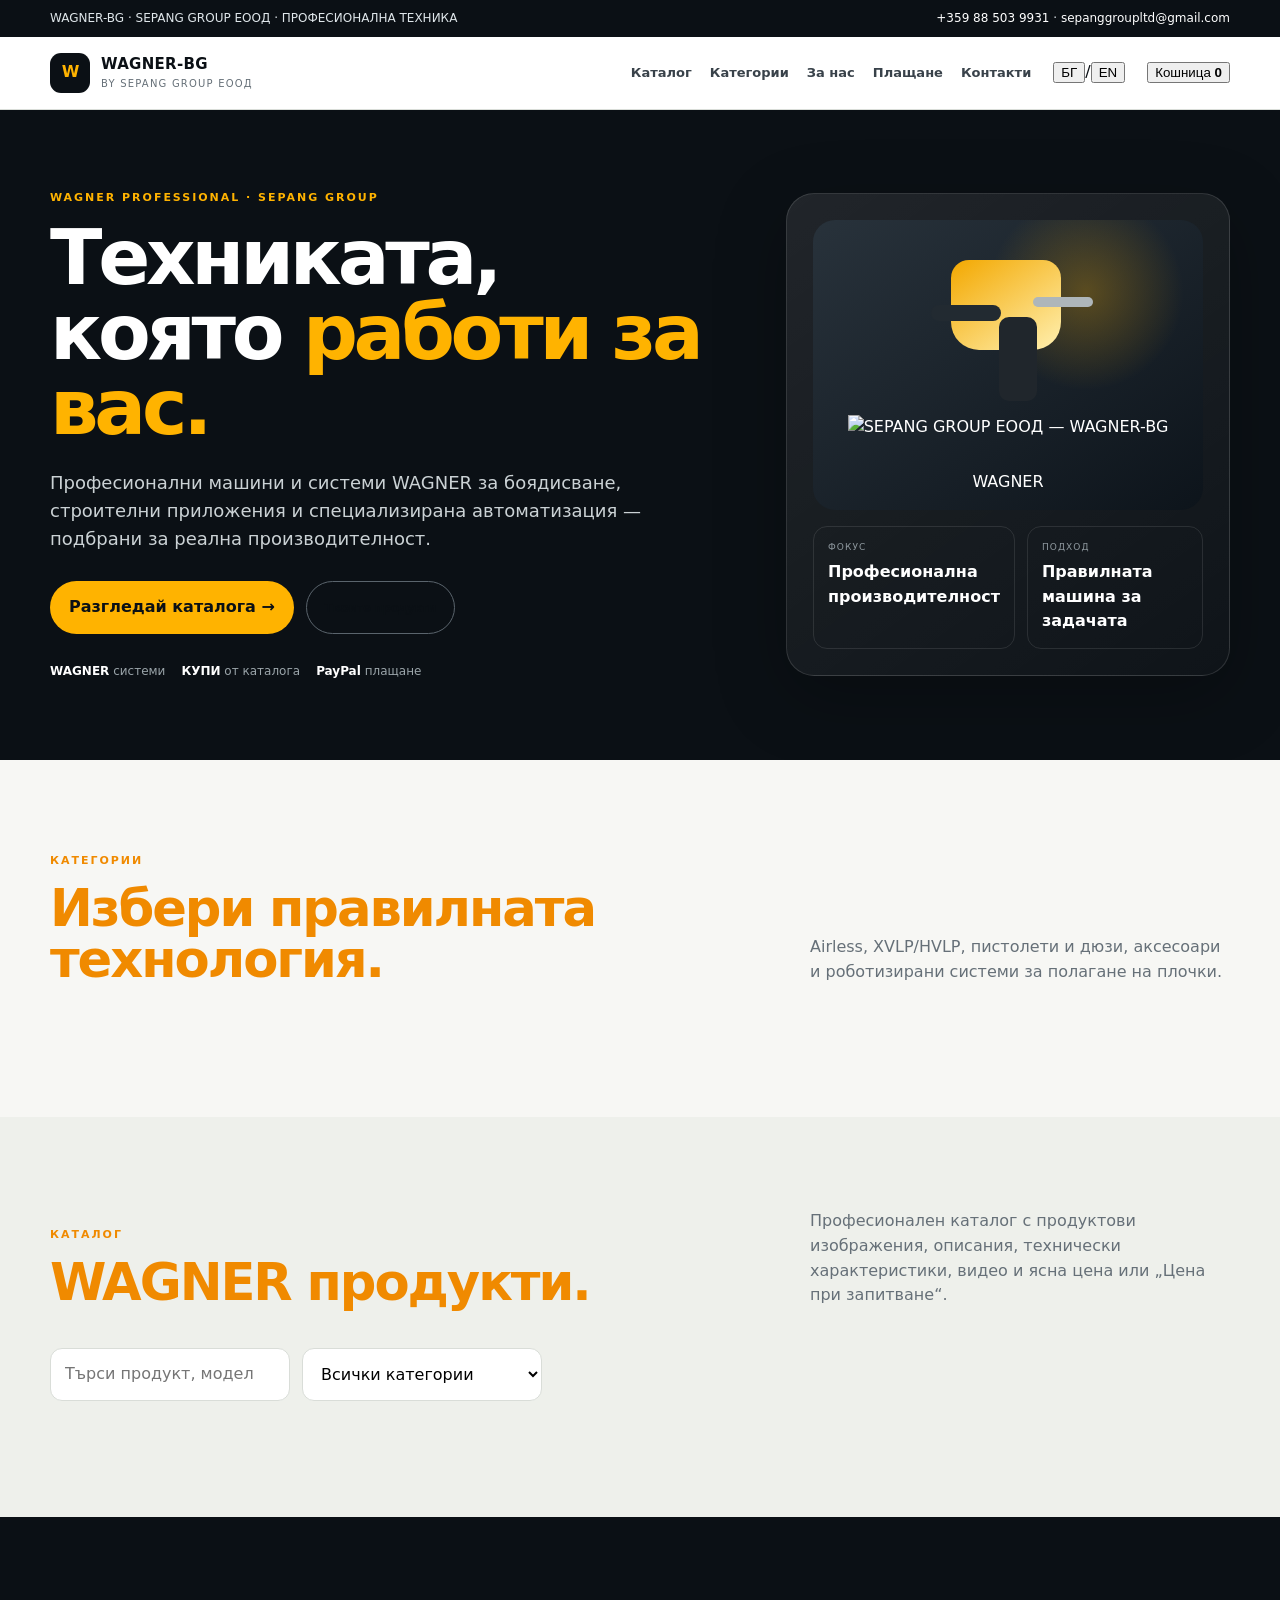
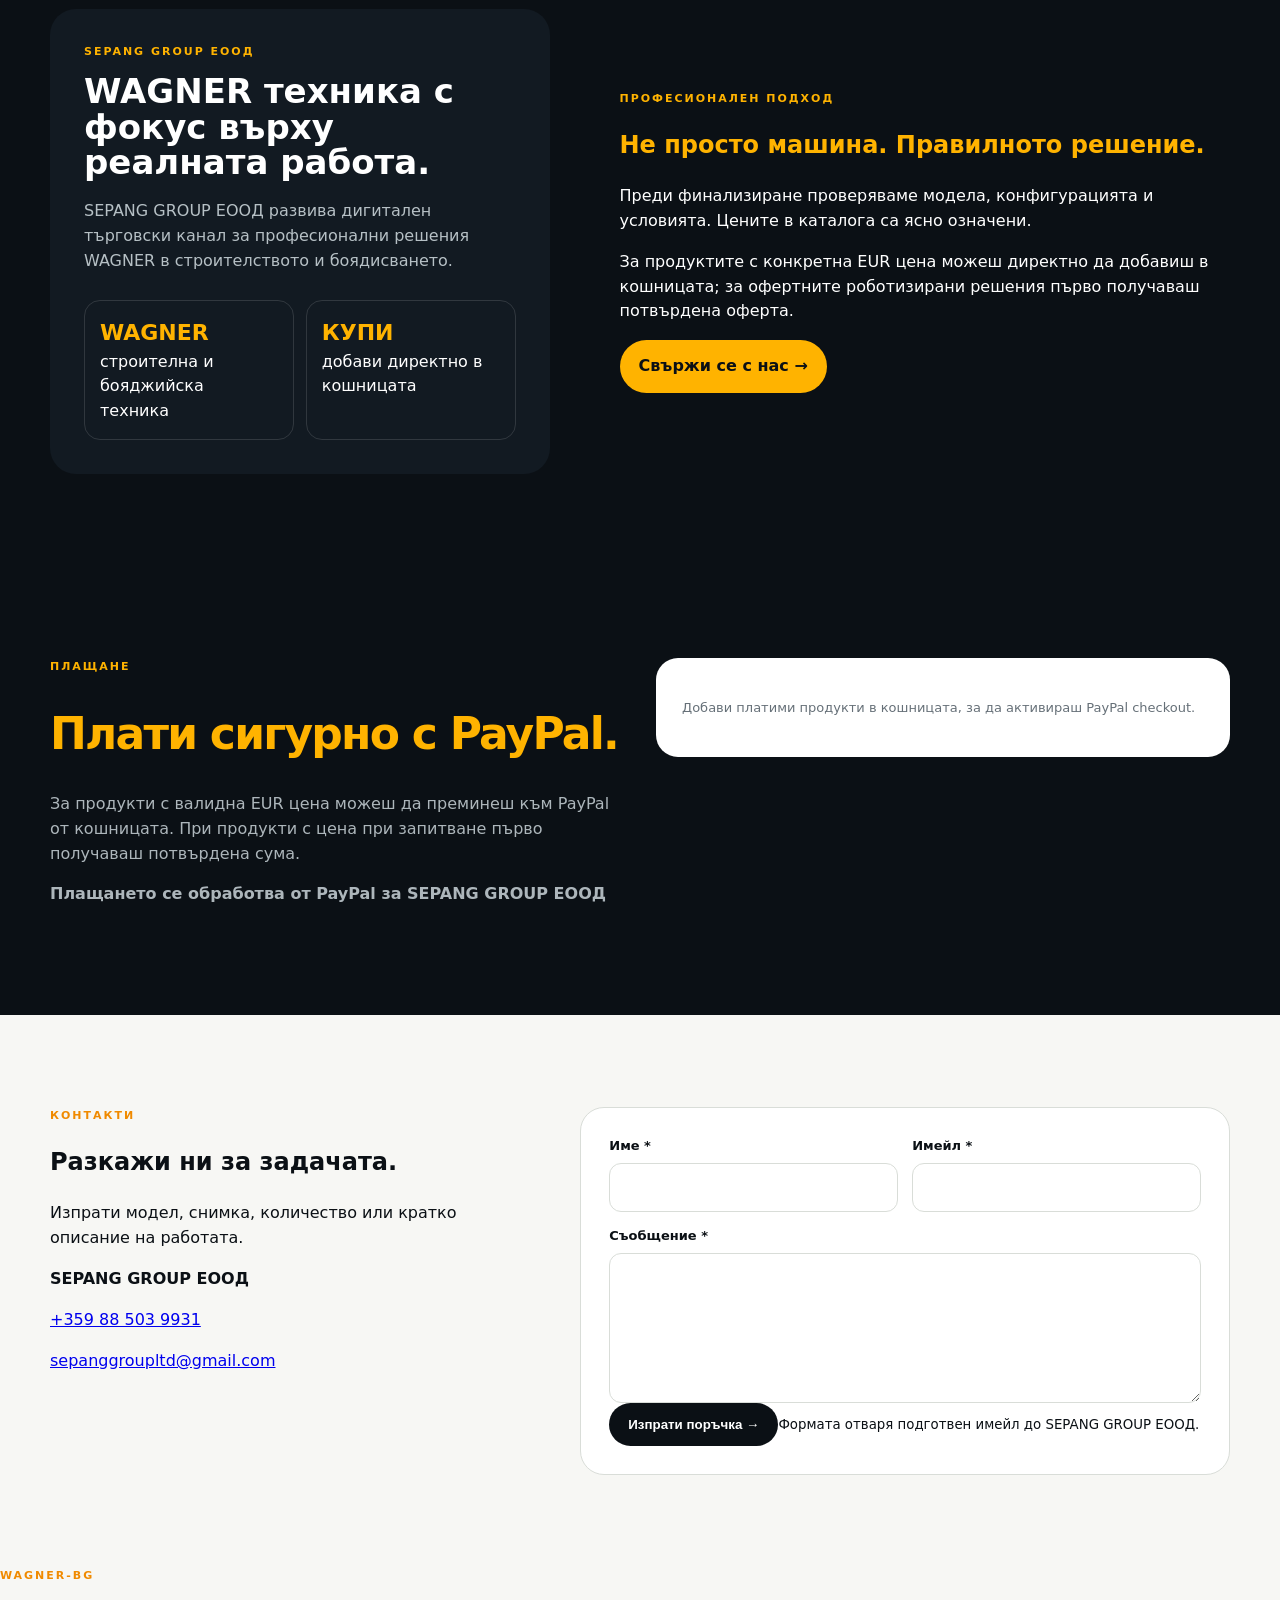
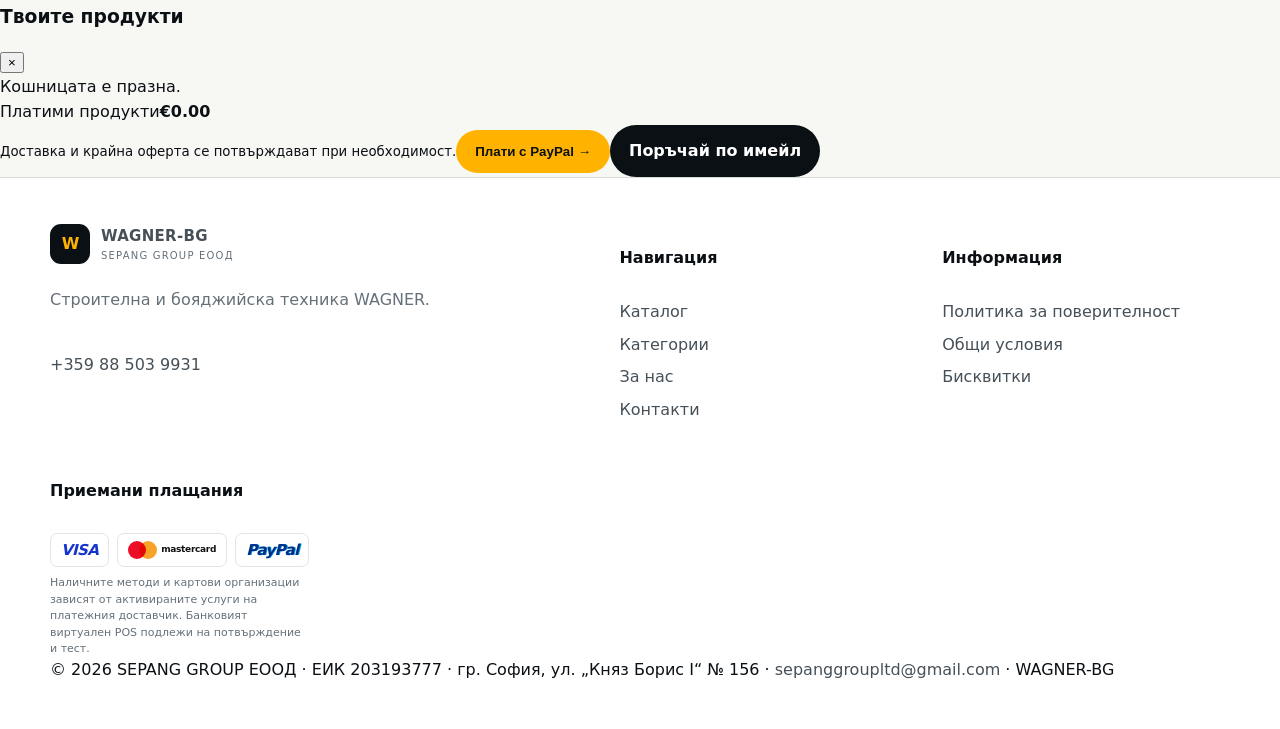
==== commit 7e7454c3: "Correct canonical domain and publish seller details in footer" ====
--- a/index.html
+++ b/index.html
@@ -7,7 +7,7 @@
 <meta name="description" content="WAGNER-BG от SEPANG GROUP ЕООД — професионални машини и системи за боядисване, строителни приложения и роботизирано полагане на плочки.">
 <meta name="robots" content="index,follow">
 <meta name="theme-color" content="#0b1015">
-<link rel="canonical" href="https://sepanggroup.github.io/wagner-bg-www/">
+<link rel="canonical" href="https://www.wagner-bg.shop/">
 <meta property="og:title" content="WAGNER-BG | Строителна и бояджийска техника — SEPANG GROUP ЕООД">
 <meta property="og:description" content="Професионална техника WAGNER от SEPANG GROUP ЕООД — каталог, количка и онлайн плащане.">
 <meta property="og:type" content="website">
@@ -33,7 +33,7 @@
 <section id="contact" class="section"><div class="wrap contact"><div><div class="eyebrow dark-text" data-i18n="contact.eyebrow">Контакти</div><h2><span data-i18n="contact.heading">Разкажи ни за</span> <span data-i18n="contact.accent">задачата.</span></h2><p data-i18n="contact.lead">Изпрати модел, снимка, количество или кратко описание на работата.</p><div class="contact-details"><p><strong>SEPANG GROUP ЕООД</strong></p><p><a href="tel:+359885039931">+359 88 503 9931</a></p><p><a href="mailto:sepanggroupltd@gmail.com">sepanggroupltd@gmail.com</a></p></div></div><div class="contact-panel"><form id="contact-form"><div class="form-grid"><label><span data-i18n="contact.name">Име *</span><input name="name" autocomplete="name" required></label><label><span data-i18n="contact.email">Имейл *</span><input name="email" type="email" autocomplete="email" required></label><label class="full"><span data-i18n="contact.message">Съобщение *</span><textarea name="message" id="message" required></textarea></label></div><button class="btn btn-dark full" type="submit" data-i18n="contact.submit">Изпрати поръчка →</button><small data-i18n="contact.help">Формата отваря подготвен имейл до SEPANG GROUP ЕООД.</small></form></div></div></section>
 </main>
 <div class="cart-overlay" id="cart-overlay" hidden></div><aside class="cart-drawer" id="cart-drawer" aria-label="Пазарска кошница" aria-hidden="true"><div class="cart-head"><div><div class="eyebrow dark-text">WAGNER-BG</div><h3 data-i18n="cart.title">Твоите продукти</h3></div><button type="button" class="cart-close" id="close-cart" data-i18n-aria="cart.close" aria-label="Затвори">×</button></div><div id="cart-items" class="cart-items"></div><div class="cart-empty" id="cart-empty" data-i18n="cart.empty">Кошницата е празна.</div><div class="cart-summary"><div><span data-i18n="cart.payable">Платими продукти</span><strong id="cart-subtotal">€0.00</strong></div><small id="cart-note" data-i18n="cart.note">Доставка и крайна оферта се потвърждават при необходимост.</small><button class="btn btn-accent full" type="button" id="checkout-cart" data-i18n="cart.pay">Плати с PayPal →</button><a class="btn btn-dark full" href="mailto:sepanggroupltd@gmail.com?subject=WAGNER-BG%20поръчка" data-i18n="cart.email">Поръчай по имейл</a></div></aside>
-<footer class="footer"><div class="wrap footer-grid"><div><a class="brand" href="#top"><b class="brand-mark">W</b><span><strong>WAGNER-BG</strong><small>SEPANG GROUP ЕООД</small></span></a><p data-i18n="footer.description">Строителна и бояджийска техника WAGNER.</p><p><a href="tel:+359885039931">+359 88 503 9931</a></p></div><div><h4 data-i18n="footer.nav">Навигация</h4><a href="#catalog" data-i18n="nav.catalog">Каталог</a><a href="#categories" data-i18n="nav.categories">Категории</a><a href="#about" data-i18n="nav.about">За нас</a><a href="#contact" data-i18n="nav.contact">Контакти</a></div><div><h4 data-i18n="footer.info">Информация</h4><a href="privacy.html" data-i18n="footer.privacy">Политика за поверителност</a><a href="terms.html" data-i18n="footer.terms">Общи условия</a><a href="cookies.html" data-i18n="footer.cookies">Бисквитки</a></div><div class="footer-payment"><h4>Приемани плащания</h4><div class="payment-brand-list" aria-label="Платежни методи"><span class="payment-brand payment-visa" role="img" aria-label="Visa">VISA</span><span class="payment-brand payment-mastercard" role="img" aria-label="Mastercard"><i></i><i></i><b>mastercard</b></span><span class="payment-brand payment-paypal" role="img" aria-label="PayPal">PayPal</span></div><small>Картови плащания само ако са активирани от платежния оператор.</small></div></div><div class="wrap footer-bottom"><span>© 2026 SEPANG GROUP ЕООД · WAGNER-BG</span></div></footer>
+<footer class="footer"><div class="wrap footer-grid"><div><a class="brand" href="#top"><b class="brand-mark">W</b><span><strong>WAGNER-BG</strong><small>SEPANG GROUP ЕООД</small></span></a><p data-i18n="footer.description">Строителна и бояджийска техника WAGNER.</p><p><a href="tel:+359885039931">+359 88 503 9931</a></p></div><div><h4 data-i18n="footer.nav">Навигация</h4><a href="#catalog" data-i18n="nav.catalog">Каталог</a><a href="#categories" data-i18n="nav.categories">Категории</a><a href="#about" data-i18n="nav.about">За нас</a><a href="#contact" data-i18n="nav.contact">Контакти</a></div><div><h4 data-i18n="footer.info">Информация</h4><a href="privacy.html" data-i18n="footer.privacy">Политика за поверителност</a><a href="terms.html" data-i18n="footer.terms">Общи условия</a><a href="cookies.html" data-i18n="footer.cookies">Бисквитки</a></div><div class="footer-payment"><h4>Приемани плащания</h4><div class="payment-brand-list" aria-label="Платежни методи"><span class="payment-brand payment-visa" role="img" aria-label="Visa">VISA</span><span class="payment-brand payment-mastercard" role="img" aria-label="Mastercard"><i></i><i></i><b>mastercard</b></span><span class="payment-brand payment-paypal" role="img" aria-label="PayPal">PayPal</span></div><small>Наличните методи и картови организации зависят от активираните услуги на платежния доставчик. Банковият виртуален POS подлежи на потвърждение и тест.</small></div></div><div class="wrap footer-bottom"><span>© 2026 SEPANG GROUP ЕООД · ЕИК 203193777 · гр. София, ул. „Княз Борис I“ № 156 · <a href="mailto:sepanggroupltd@gmail.com">sepanggroupltd@gmail.com</a> · WAGNER-BG</span></div></footer>
 <script type="module" src="i18n.js?v=20260830-1930"></script>
 <script type="module" src="app-v2.js?v=20260830-2335"></script>
 <script type="module" src="runtime-fixes.js?v=20260830-1930"></script>
